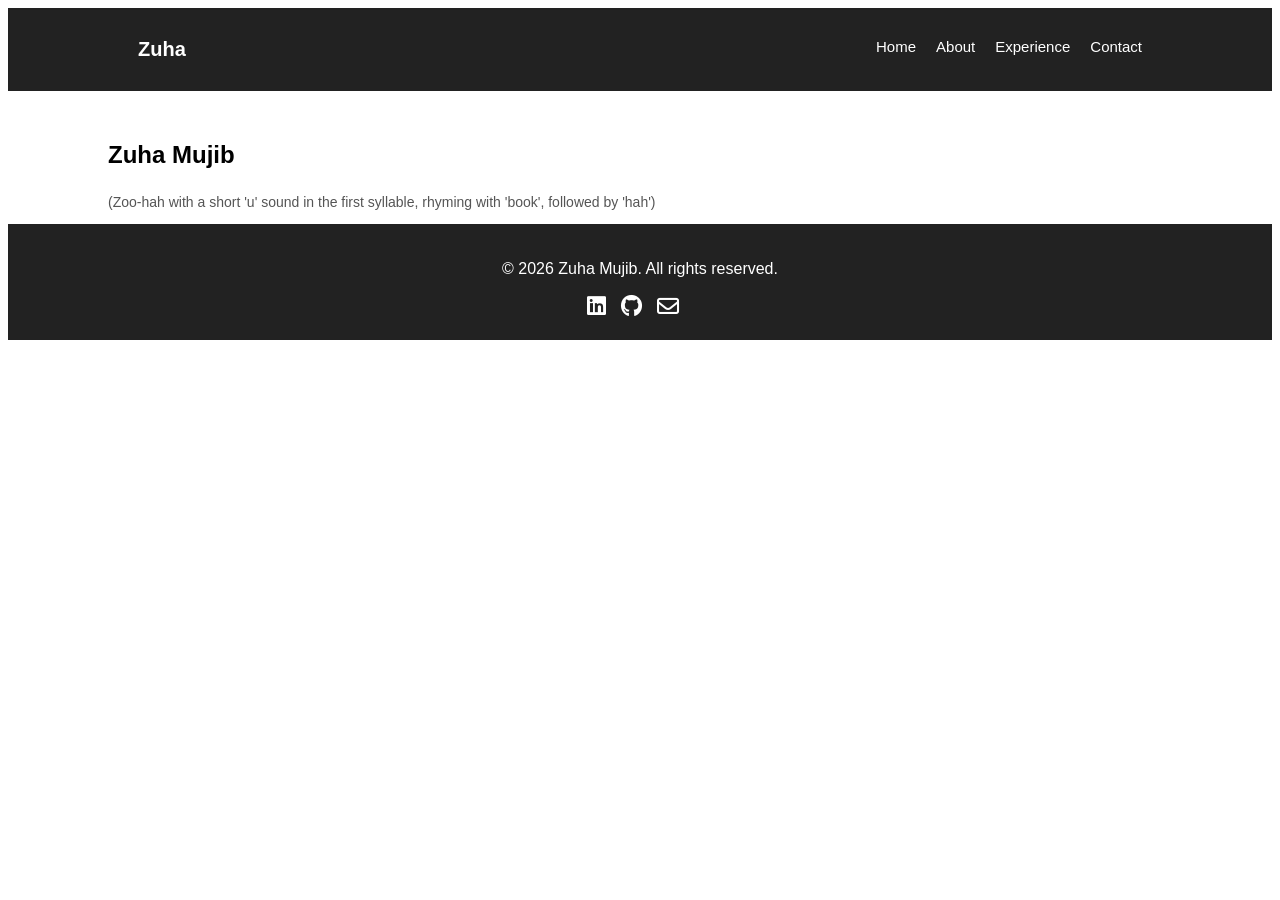
==== about.html @ 2352e6dd "Added navbar and footer to all pages" ====
<!-- About Me page -->
<!DOCTYPE html>
<html>

<head>
    <title>About Me</title>
    <link rel="stylesheet" href="css/style.css">
    <link rel="stylesheet" href="https://cdnjs.cloudflare.com/ajax/libs/font-awesome/6.5.0/css/all.min.css">
</head>

<body>
    <!-- Loading the navigation bar -->
    <div id="navbar"></div>

    <section class="about">
        <h1>Zuha Mujib
        </h1>
        <p class="pronunciation">
            (Zoo-hah with a short 'u' sound in the first syllable, rhyming with 'book', followed by 'hah')
        </p>
    </section>

    <div id="footer"></div>

    <!-- JAVASCRIPT -->
    <script src="js/script.js"></script>

</html>
---- css/style.css ----
.skills {
    margin-top: 10px;
}

.skills span {
    background: #007BFF;
    color: white;
    padding: 5px 10px;
    border-radius: 5px;
    margin-right: 5px;
    font-size: 12px;
}

body {
    font-family: "Verdana", sans-serif;
}

.home {
    text-align: center;
    padding: 100px 20px;
}

.navbar {
    display: flex;
    justify-content: space-between;
    padding: 30px 30px;
    background-color: #222;
    color: white;
}

.logo a {
    color: white;
    text-decoration: none;
    font-size: 20px;
    font-weight: bold;
    font-family: "Lucida Console", sans-serif;
    padding-left: 100px;
}

.nav-links {
    list-style: none;
    font-size: 15px;
    display: flex;
    gap: 20px;
    margin: 0;
    padding-right: 100px;
}

.nav-links a {
    color: white;
    text-decoration: none;
    transition: 0.2s;
}

.nav-links a:hover {
    color: #00bcd4;
}

.footer {
    background-color: #222;
    color: white;
    text-align: center;
    padding: 20px 0;
}

.social-links {
    display: flex;
    justify-content: center;
    list-style: none;
    padding: 0;
    margin: 0;
}

.social-links li {
    display: inline-block;
}

.social-links a {
    color: white;
    font-size: 22px;
    margin-right: 15px;
    text-decoration: none;
    transition: 0.2s;
}

.social-links a:hover {
    color: #00bcd4;
}

.container {
    max-width: 1000px;
    margin: 0 auto;
    padding: 0 20px;
}

.pronunciation {
    font-size: 14px;
    color: #555;
    padding-top: 5px;
}

.about {
    margin-top: 50px;
    margin-left: 100px;
    margin-right: 100px;
}
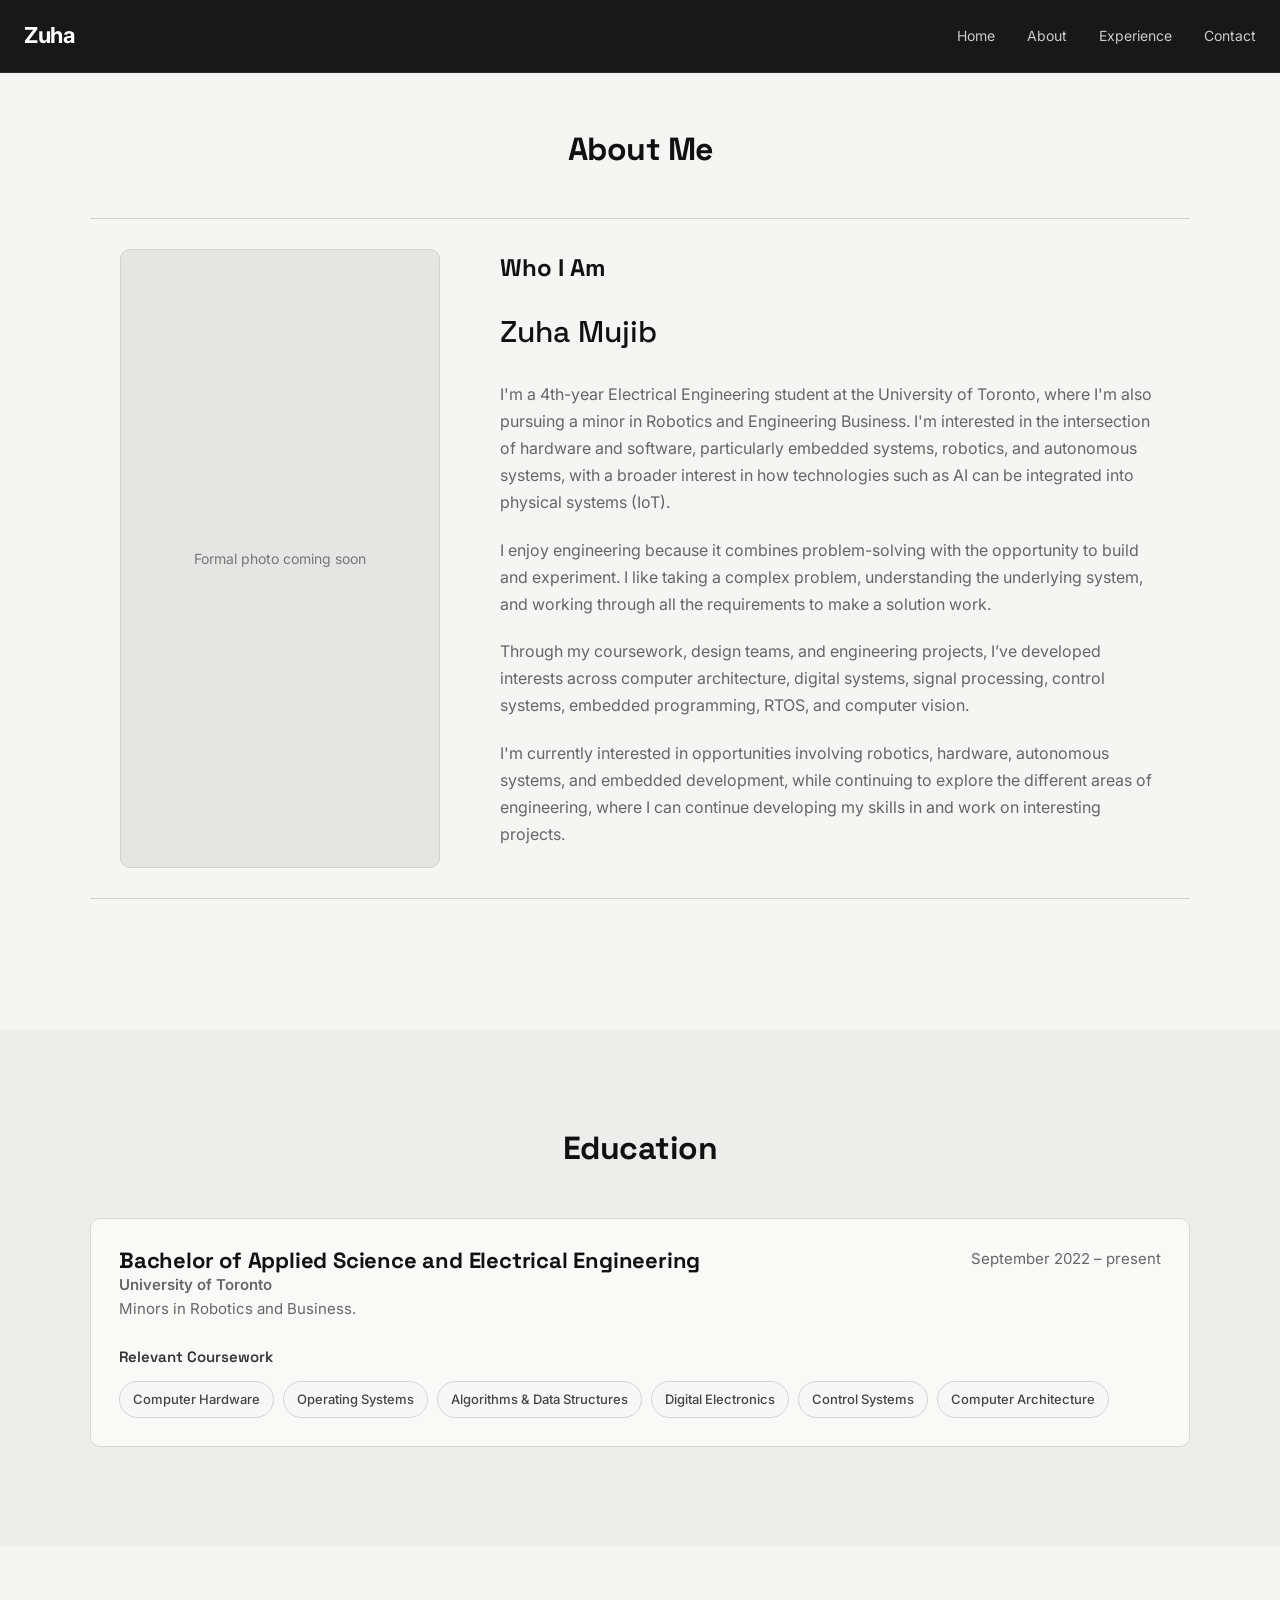
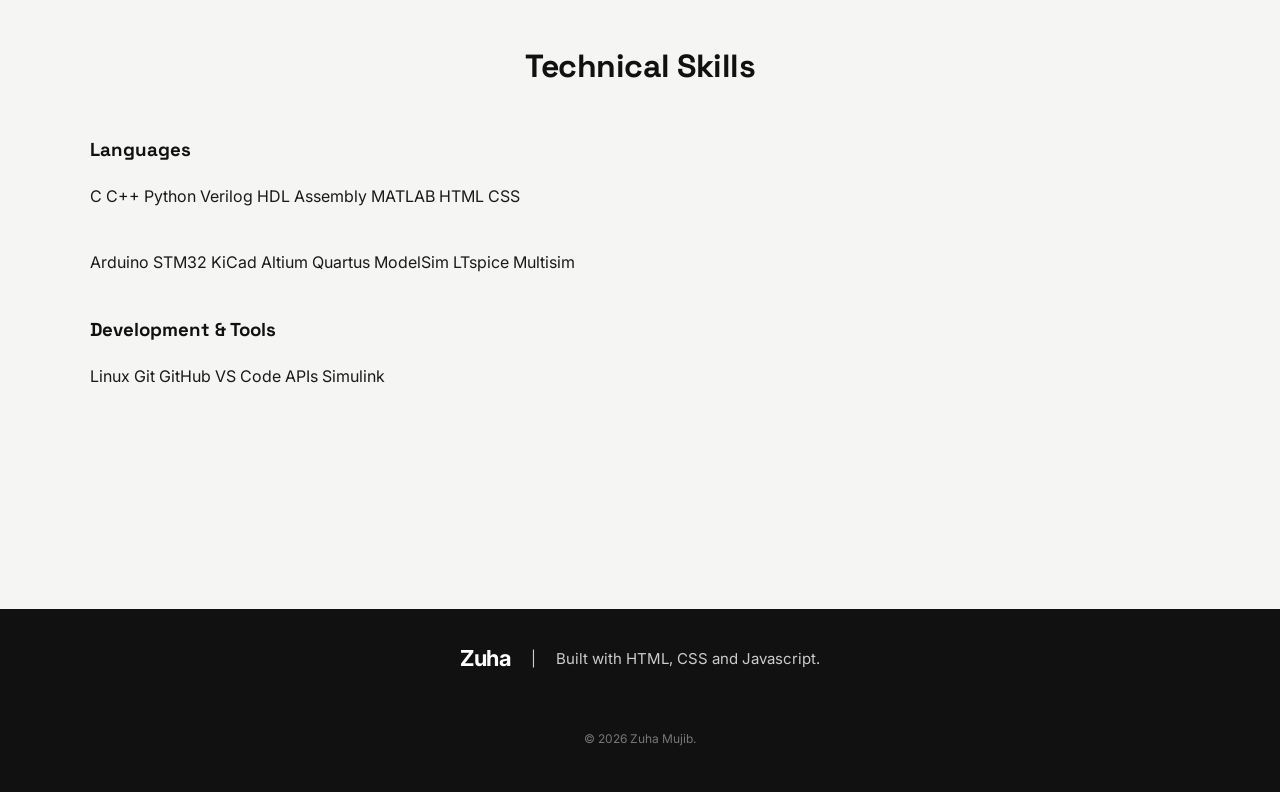
==== commit 2e9e6c87: "Putting together About page" ====
--- a/about.html
+++ b/about.html
@@ -1,16 +1,6 @@
 <!-- About Me page -->
-<!DOCTYPE html>
-<html>
-
-<head>
-    <title>About Me</title>
-    <link rel="stylesheet" href="css/style.css">
-    <link rel="stylesheet" href="https://cdnjs.cloudflare.com/ajax/libs/font-awesome/6.5.0/css/all.min.css">
-</head>
-
-<body>
-    <!-- Loading the navigation bar -->
-    <div id="navbar"></div>
+<!-- Loading the navigation bar -->
+<!-- <div id="navbar"></div>
 
     <section class="about">
         <h1>Zuha Mujib
@@ -20,9 +10,186 @@
         </p>
     </section>
 
+    <div id="footer"></div> -->
+
+<!-- JAVASCRIPT -->
+<!-- <script src="js/script.js"></script>
+
+</html> -->
+
+<!DOCTYPE html>
+<html lang="en">
+
+<head>
+    <meta charset="UTF-8">
+    <meta name="viewport" content="width=device-width, initial-scale=1.0">
+
+    <title>About | Zuha Mujib</title>
+
+    <link rel="stylesheet" href="css/style.css">
+
+    <link rel="preconnect" href="https://fonts.googleapis.com">
+    <link rel="preconnect" href="https://fonts.gstatic.com" crossorigin>
+
+    <link
+        href="https://fonts.googleapis.com/css2?family=Inter:wght@400;500;600;700&family=Space+Grotesk:wght@500;600;700&display=swap"
+        rel="stylesheet">
+</head>
+
+<body>
+    <!-- Loading the navigation bar -->
+    <div id="navbar"></div>
+
+    <main>
+        <section class="about">
+            <div class="container">
+                <h2 class="section-title">About Me</h2>
+                <div class="about-intro">
+                    <!-- Temporary photo placeholder -->
+                    <div class="profile-placeholder">
+                        Formal photo coming soon
+                    </div>
+                    <div>
+                        <h1>Who I Am</h1>
+                        <h2>Zuha Mujib</h2>
+
+                        <p>
+                            I'm a 4th-year Electrical Engineering student at the University of Toronto, where I'm also
+                            pursuing a minor in Robotics and Engineering Business. I'm interested in the intersection
+                            of hardware and software, particularly embedded systems, robotics, and autonomous systems,
+                            with a broader interest in how technologies such as AI can be integrated into physical
+                            systems (IoT).
+                        </p>
+                        <p>
+                            I enjoy engineering because it combines problem-solving with the opportunity to build and
+                            experiment. I like taking a complex problem, understanding the underlying system, and
+                            working through all the requirements to make a solution work.
+                        </p>
+                        <p>
+                            Through my coursework, design teams, and engineering projects, I’ve developed interests
+                            across computer architecture, digital systems, signal processing, control systems, embedded
+                            programming, RTOS, and computer vision.
+                        </p>
+                        <p>
+                            I'm currently interested in opportunities involving
+                            robotics, hardware, autonomous systems, and embedded development, while continuing to
+                            explore the different areas of engineering, where I can continue developing my skills in and
+                            work on interesting projects.
+                        </p>
+                    </div>
+
+                </div>
+            </div>
+
+        </section>
+
+        <!-- Education -->
+        <section class="section section-light">
+            <div class="container">
+                <h2 class="section-title">
+                    Education
+                </h2>
+                <div class="card">
+                    <div class="education-header">
+                        <div>
+                            <h3>Bachelor of Applied Science and Electrical Engineering</h3>
+                            <p class="education-company">University of Toronto</p>
+                        </div>
+
+                        <p class="education-date">September 2022 – present</p>
+                    </div>
+                    <p>
+                        Minors in Robotics and Business.
+                    </p>
+
+                    <h4>Relevant Coursework</h4>
+                    <div class="courses-list">
+                        <span>Computer Hardware</span>
+                        <span>Operating Systems</span>
+                        <span>Algorithms & Data Structures</span>
+                        <span>Digital Electronics</span>
+                        <span>Control Systems</span>
+                        <span>Computer Architecture</span>
+                    </div>
+                </div>
+
+            </div>
+
+        </section>
+
+
+        <!-- Skills -->
+        <section class="section">
+
+            <div class="container">
+
+                <h2 class="section-title">
+                    Technical Skills
+                </h2>
+
+
+                <div class="skill-group">
+
+                    <h3>Languages</h3>
+
+                    <div class="skills">
+                        <span>C</span>
+                        <span>C++</span>
+                        <span>Python</span>
+                        <span>Verilog HDL</span>
+                        <span>Assembly</span>
+                        <span>MATLAB</span>
+                        <span>HTML</span>
+                        <span>CSS</span>
+                    </div>
+
+                </div>
+
+
+                <div class="skill-group">
+
+                    <h3></h3>
+
+                    <div class="skills">
+                        <span>Arduino</span>
+                        <span>STM32</span>
+                        <span>KiCad</span>
+                        <span>Altium</span>
+                        <span>Quartus</span>
+                        <span>ModelSim</span>
+                        <span>LTspice</span>
+                        <span>Multisim</span>
+                    </div>
+
+                </div>
+
+
+                <div class="skill-group">
+
+                    <h3>Development & Tools</h3>
+
+                    <div class="skills">
+                        <span>Linux</span>
+                        <span>Git</span>
+                        <span>GitHub</span>
+                        <span>VS Code</span>
+                        <span>APIs</span>
+                        <span>Simulink</span>
+                    </div>
+
+                </div>
+
+            </div>
+
+        </section>
+
+    </main>
+
+
     <div id="footer"></div>
 
-    <!-- JAVASCRIPT -->
     <script src="js/script.js"></script>
 
+</body>
+
 </html>
--- a/css/style.css
+++ b/css/style.css
@@ -1,106 +1,861 @@
-.skills {
-    margin-top: 10px;
-}
-
-.skills span {
-    background: #007BFF;
-    color: white;
-    padding: 5px 10px;
-    border-radius: 5px;
-    margin-right: 5px;
-    font-size: 12px;
+/* ========================================
+   GENERAL
+   ======================================== */
+
+* {
+    box-sizing: border-box;
+}
+
+html {
+    scroll-behavior: smooth;
 }
 
 body {
-    font-family: "Verdana", sans-serif;
-}
+    margin: 0;
+    font-family: 'Inter', sans-serif;
+    color: #1a1a1a;
+    background-color: #f5f5f3;
+    line-height: 1.6;
+}
+
+h1,
+h2,
+h3,
+h4 {
+    font-family: 'Space Grotesk', sans-serif;
+    color: #111111;
+    margin-top: 0;
+}
+
+a {
+    color: inherit;
+}
+
+img {
+    max-width: 100%;
+    display: block;
+}
+
+
+/* ========================================
+   REUSABLE CONTAINER
+   ======================================== */
+
+.container {
+    width: min(1100px, calc(100% - 48px));
+    margin: 0 auto;
+}
+
+
+/* ========================================
+   SECTION
+   ======================================== */
+
+.section {
+    padding: 100px 0;
+}
+
+.section-light {
+    background-color: #ededeb;
+}
+
+.section-title {
+    margin: 0 0 50px;
+    text-align: center;
+
+    font-size: 32px;
+    line-height: 1.2;
+    letter-spacing: -0.5px;
+}
+
+
+/* ========================================
+   REUSABLE COMPONENTS
+   ======================================== */
+
+.text-link {
+    color: #222222;
+    text-decoration: none;
+    border-bottom: 1px solid #999999;
+    transition: border-color 0.2s ease;
+}
+
+.text-link:hover {
+    border-color: #111111;
+}
+
+
+/* ========================================
+   NAVIGATION BAR
+   ======================================== */
+
+#navbar {
+    position: sticky;
+    top: 0;
+    z-index: 1000;
+}
+
+#navbar {
+    position: fixed;
+    top: 0;
+    left: 0;
+    width: 100%;
+    z-index: 1000;
+}
+
+.navbar {
+    background-color: #181818;
+    color: #ffffff;
+
+    border-bottom: 1px solid #2a2a2a;
+    transition: background-color 0.3s ease,
+        border-color 0.3s ease;
+}
+
+.navbar.scrolled {
+    background-color: rgba(17, 17, 17, 0.75);
+    backdrop-filter: blur(12px);
+    -webkit-backdrop-filter: blur(12px);
+    border-bottom: 1px solid rgba(255, 255, 255, 0.08);
+}
+
+.navbar-container {
+    width: min(1400px, calc(100% - 48px));
+    min-height: 72px;
+    margin: 0 auto;
+
+    display: flex;
+    align-items: center;
+    justify-content: space-between;
+}
+
+.logo {
+    color: #ffffff;
+    text-decoration: none;
+
+    font-size: 22px;
+    font-weight: 700;
+    letter-spacing: -0.5px;
+}
+
+.nav-links {
+    display: flex;
+    align-items: center;
+    gap: 32px;
+
+    list-style: none;
+    margin: 0;
+    padding: 0;
+}
+
+.nav-links a {
+    color: #cccccc;
+    text-decoration: none;
+
+    font-size: 14px;
+    transition: color 0.2s ease;
+}
+
+.nav-links a:hover {
+    color: #ffffff;
+}
+
+
+/* ========================================
+   HOME
+   ======================================== */
 
 .home {
+    min-height: 100vh;
+
+    padding: 120px 0 100px;
+
+    display: flex;
+    align-items: center;
+
+    background-color: #111111;
+    color: #ffffff;
+}
+
+.home-content {
+    max-width: 850px;
+}
+
+.home h1 {
+    margin: 0 0 28px;
+
+    color: #ffffff;
+
+    font-size: clamp(42px, 6vw, 68px);
+    line-height: 1.05;
+    font-weight: 700;
+    letter-spacing: -2px;
+}
+
+.home p {
+    max-width: 680px;
+
+    margin: 0 0 36px;
+
+    color: #bdbdbd;
+
+    font-size: 18px;
+    line-height: 1.7;
+}
+
+.home-labels {
+    display: flex;
+    flex-wrap: wrap;
+    gap: 10px;
+
+    margin-bottom: 32px;
+}
+
+.home-labels span {
+    padding: 7px 13px;
+
+    border: 1px solid #3a3a3a;
+    border-radius: 20px;
+
+    background-color: #1a1a1a;
+    color: #bdbdbd;
+
+    font-size: 13px;
+    font-weight: 500;
+
+    transition:
+        background-color 0.2s ease,
+        border-color 0.2s ease,
+        color 0.2s ease;
+}
+
+.home-labels span:hover {
+    background-color: #222222;
+    border-color: #555555;
+    color: #ffffff;
+}
+
+/* ========================================
+   BUTTONS
+   ======================================== */
+
+.button-group {
+    display: flex;
+    gap: 12px;
+    flex-wrap: wrap;
+}
+
+.button {
+    display: inline-block;
+
+    padding: 12px 22px;
+
+    border: 1px solid #ffffff;
+    border-radius: 6px;
+
+    background-color: #ffffff;
+    color: #111111;
+
+    text-decoration: none;
+    font-size: 14px;
+    font-weight: 500;
+
+    transition:
+        background-color 0.2s ease,
+        color 0.2s ease,
+        transform 0.2s ease;
+}
+
+.button:hover {
+    background-color: #dddddd;
+    transform: translateY(-2px);
+}
+
+.button-secondary {
+    background-color: transparent;
+    color: #ffffff;
+}
+
+.button-secondary:hover {
+    background-color: #222222;
+    color: #ffffff;
+}
+
+
+/* ========================================
+   CARDS
+   ======================================== */
+
+.card-grid {
+    display: grid;
+    grid-template-columns: repeat(4, 1fr);
+    gap: 18px;
+}
+
+.card {
+    padding: 28px;
+
+    border: 1px solid #d7d7d5;
+    border-radius: 10px;
+
+    background-color: #f9f9f7;
+
+    transition:
+        transform 0.2s ease,
+        border-color 0.2s ease,
+        box-shadow 0.2s ease;
+}
+
+.card:hover {
+    transform: translateY(-4px);
+    border-color: #aaaaaa;
+    box-shadow: 0 10px 25px rgba(0, 0, 0, 0.06);
+}
+
+.card h3 {
+    margin: 0 0 12px;
+
+    font-size: 19px;
+    letter-spacing: -0.2px;
+}
+
+.card h4 {
+    margin: 24px 0 12px;
+
+    font-family: 'Space Grotesk', sans-serif;
+    font-size: 15px;
+    font-weight: 600;
+    color: #333333;
+}
+
+.card p {
+    margin: 0;
+
+    color: #666666;
+
+    font-size: 15px;
+    line-height: 1.6;
+}
+
+
+/* ========================================
+   FEATURED PROJECTS
+   ======================================== */
+
+.project-grid {
+    max-width: 1100px;
+    margin: 0 auto;
+
+    display: grid;
+    grid-template-columns: repeat(3, 1fr);
+    gap: 20px;
+}
+
+.project-card {
+    padding: 30px;
+
+    border: 1px solid #d7d7d5;
+    border-radius: 10px;
+
+    background-color: #ffffff;
+
+    transition:
+        transform 0.2s ease,
+        border-color 0.2s ease,
+        box-shadow 0.2s ease;
+}
+
+.project-card:hover {
+    transform: translateY(-4px);
+    border-color: #999999;
+    box-shadow: 0 10px 25px rgba(0, 0, 0, 0.07);
+}
+
+.project-card h3 {
+    margin-top: 0;
+}
+
+.project-card p {
+    color: #666666;
+}
+
+.project-card a {
+    color: #222222;
+    text-decoration: none;
+    font-weight: 500;
+}
+
+.project-card a:hover {
+    color: #666666;
+}
+
+/* ========================================
+   WHAT I BUILD WITH
+   ======================================== */
+
+.build-with {
+    background-color: #f5f5f3;
+}
+
+.build-with .section-title {
+    margin-bottom: 28px;
+}
+
+.build-with-list {
+    max-width: 900px;
+    margin: 0 auto;
+
+    display: flex;
+    justify-content: center;
+    flex-wrap: wrap;
+    gap: 10px;
+}
+
+.build-with-list span {
+    padding: 9px 16px;
+
+    border: 1px solid #d6d6d6;
+    border-radius: 20px;
+
+    background-color: #ffffff;
+    color: #333333;
+
+    font-size: 14px;
+    font-weight: 500;
+
+    transition: background-color 0.2s ease,
+        border-color 0.2s ease,
+        color 0.2s ease;
+}
+
+.build-with-list span:hover {
+    background-color: #eeeeec;
+    border-color: #bdbdbd;
+    color: #111111;
+}
+
+/* ========================================
+   ABOUT
+   ======================================== */
+
+.about {
+    padding: 130px 0;
+}
+
+.about-intro {
+    display: grid;
+    grid-template-columns: 320px minmax(0, 1fr);
+    gap: 60px;
+    align-items: stretch;
+
+    padding: 30px;
+    border-bottom: 1px solid #d0d0ce;
+    border-top: 1px solid #d0d0ce;
+}
+
+.about-intro p {
+    margin: 0 0 20px;
+    color: #666666;
+    line-height: 1.7;
+}
+
+.about-intro h2 {
+    margin-top: 0;
+    font-size: 30px;
+    font-weight: 500;
+}
+
+.about-intro h1 {
+    margin-top: 0;
+    font-size: 24px;
+    font-weight: 800;
+}
+
+.profile-placeholder {
+    width: 100%;
+    height: 100%;
+
+    display: flex;
+    align-items: center;
+    justify-content: center;
+
+    border: 1px solid #d0d0ce;
+    border-radius: 10px;
+
+    background-color: #e5e5e3;
+    color: #777777;
+
     text-align: center;
-    padding: 100px 20px;
-}
-
-.navbar {
-    display: flex;
+    font-size: 14px;
+}
+
+
+/* ========================================
+   EDUCATION
+   ======================================== */
+
+.education-header {
+    display: flex;
+    align-items: flex-start;
     justify-content: space-between;
-    padding: 30px 30px;
-    background-color: #222;
-    color: white;
-}
-
-.logo a {
-    color: white;
-    text-decoration: none;
-    font-size: 20px;
-    font-weight: bold;
-    font-family: "Lucida Console", sans-serif;
-    padding-left: 100px;
-}
-
-.nav-links {
-    list-style: none;
+    gap: 30px;
+}
+
+.education-header h3 {
+    margin: 0;
+
+    font-family: 'Space Grotesk', sans-serif;
+    font-size: 22px;
+    line-height: 1.2;
+    font-weight: 700;
+    color: #111111;
+
+    transition: color 0.2s ease;
+}
+
+.education-company {
+    margin: 7px 0 0;
+
+    font-size: 18px;
+    font-weight: 600;
+    color: #555555;
+}
+
+.education-date {
+    margin: 4px 0 0;
+
+    color: #777777;
+    font-size: 14px;
+    white-space: nowrap;
+}
+
+.education-description {
+    max-width: 750px;
+    margin: 24px 0 0;
+
+    color: #666666;
     font-size: 15px;
-    display: flex;
-    gap: 20px;
-    margin: 0;
-    padding-right: 100px;
-}
-
-.nav-links a {
-    color: white;
-    text-decoration: none;
-    transition: 0.2s;
-}
-
-.nav-links a:hover {
-    color: #00bcd4;
-}
-
-.footer {
-    background-color: #222;
-    color: white;
-    text-align: center;
-    padding: 20px 0;
-}
-
-.social-links {
-    display: flex;
-    justify-content: center;
-    list-style: none;
-    padding: 0;
-    margin: 0;
-}
-
-.social-links li {
-    display: inline-block;
-}
-
-.social-links a {
-    color: white;
-    font-size: 22px;
-    margin-right: 15px;
-    text-decoration: none;
-    transition: 0.2s;
-}
-
-.social-links a:hover {
-    color: #00bcd4;
-}
-
-.container {
+    line-height: 1.7;
+}
+
+.courses-list {
+    display: flex;
+    flex-wrap: wrap;
+    gap: 9px;
+}
+
+.courses-list span {
+    padding: 7px 13px;
+
+    border: 1px solid #d5d5d5;
+    border-radius: 20px;
+
+    background-color: #f7f7f7;
+    color: #444444;
+
+    font-size: 13px;
+    font-weight: 500;
+}
+
+/* ========================================
+   EXPERIENCE PREVIEW
+   ======================================== */
+
+.experience-preview {
+    background-color: #ffffff;
+}
+
+.experience-preview-content {
     max-width: 1000px;
     margin: 0 auto;
-    padding: 0 20px;
-}
-
-.pronunciation {
+}
+
+.experience-link {
+    display: block;
+    padding: 10px 0 30px;
+
+    color: inherit;
+    text-decoration: none;
+
+    border-bottom: 1px solid #dcdcdc;
+
+    transition: border-color 0.2s ease;
+}
+
+.experience-link:hover {
+    border-color: #999999;
+}
+
+.experience-header {
+    display: flex;
+    align-items: flex-start;
+    justify-content: space-between;
+    gap: 30px;
+}
+
+.experience-header h3 {
+    margin: 0;
+
+    font-family: 'Space Grotesk', sans-serif;
+    font-size: 32px;
+    line-height: 1.2;
+    font-weight: 700;
+    color: #111111;
+
+    transition: color 0.2s ease;
+}
+
+.experience-link:hover .experience-header h3 {
+    color: #444444;
+}
+
+.experience-company {
+    margin: 7px 0 0;
+
+    font-size: 18px;
+    font-weight: 600;
+    color: #555555;
+}
+
+.experience-date {
+    margin: 4px 0 0;
+
+    color: #777777;
     font-size: 14px;
-    color: #555;
-    padding-top: 5px;
-}
-
-.about {
-    margin-top: 50px;
-    margin-left: 100px;
-    margin-right: 100px;
+    white-space: nowrap;
+}
+
+.experience-skills {
+    display: flex;
+    flex-wrap: wrap;
+    gap: 9px;
+    margin: 24px 0 20px;
+}
+
+.experience-skills span {
+    padding: 7px 13px;
+
+    border: 1px solid #d5d5d5;
+    border-radius: 20px;
+
+    background-color: #f7f7f7;
+    color: #444444;
+
+    font-size: 13px;
+    font-weight: 500;
+}
+
+.experience-description {
+    max-width: 750px;
+    margin: 0;
+
+    color: #666666;
+    font-size: 15px;
+    line-height: 1.7;
+}
+
+.experience-cta {
+    margin-top: 24px;
+
+    color: #333333;
+    font-size: 14px;
+    font-weight: 600;
+
+    transition: color 0.2s ease;
+}
+
+.experience-cta span {
+    display: inline-block;
+    margin-left: 5px;
+
+    transition: transform 0.2s ease;
+}
+
+.experience-link:hover .experience-cta {
+    color: #111111;
+}
+
+.experience-link:hover .experience-cta span {
+    transform: translateX(4px);
+}
+
+/* ========================================
+   SKILLS
+   ======================================== */
+.skill-group {
+    margin-bottom: 40px;
+}
+
+
+
+/* ========================================
+   ALL PROJECTS LINK
+   ======================================== */
+
+.projects-link {
+    margin-top: 28px;
+    text-align: center;
+}
+
+.projects-link a {
+    color: #333333;
+    text-decoration: none;
+    font-size: 14px;
+    font-weight: 600;
+
+    transition: color 0.2s ease;
+}
+
+.projects-link span {
+    display: inline-block;
+    margin-left: 5px;
+    transition: transform 0.2s ease;
+}
+
+.projects-link a:hover {
+    color: #111111;
+}
+
+.projects-link a:hover span {
+    transform: translateX(4px);
+}
+
+/* ========================================
+   FOOTER
+   ======================================== */
+
+.footer {
+    margin-top: 80px;
+
+    background-color: #111111;
+    color: #ffffff;
+}
+
+.footer-container {
+    padding: 32px 0;
+
+    display: flex;
+    flex-direction: column;
+    align-items: center;
+    gap: 20px;
+}
+
+.footer-description {
+    display: flex;
+    align-items: center;
+    justify-content: center;
+    gap: 20px;
+}
+
+.footer-description p {
+    margin: 0;
+
+    font-size: 15px;
+    color: #cccccc;
+}
+
+.copyright {
+    font-size: 12px;
+    color: #777777;
+}
+
+.social-links {
+    display: flex;
+    justify-content: center;
+
+    gap: 28px;
+    align-items: center;
+
+    list-style: none;
+    margin: 0;
+    padding: 0;
+}
+
+.social-links a {
+    color: #ffffff;
+    font-size: 28px;
+
+    transition:
+        color 0.2s ease,
+        transform 0.2s ease;
+}
+
+.social-links a:hover {
+    color: #bbbbbb;
+    transform: translateY(-2px);
+}
+
+
+/* ========================================
+   MOBILE
+   ======================================== */
+
+@media (max-width: 768px) {
+
+    .navbar-container {
+        flex-direction: column;
+        justify-content: center;
+        gap: 14px;
+
+        padding: 18px 0;
+    }
+
+    .nav-links {
+        gap: 16px;
+        flex-wrap: wrap;
+        justify-content: center;
+    }
+
+    .home {
+        padding: 80px 0;
+    }
+
+    .home h1 {
+        letter-spacing: -1px;
+    }
+
+    .card-grid {
+        grid-template-columns: 1fr;
+    }
+
+    .project-grid {
+        grid-template-columns: 1fr;
+    }
+
+    .about-intro {
+        grid-template-columns: 1fr;
+        gap: 30px;
+    }
+
+    .profile-placeholder {
+        width: 220px;
+        height: 280px;
+    }
+
+    .item-header {
+        flex-direction: column;
+        gap: 4px;
+    }
+
+    .footer-container {
+        flex-direction: column;
+        text-align: center;
+    }
+
+    .experience-header {
+        flex-direction: column;
+        gap: 6px;
+    }
+
+    .experience-header h3 {
+        font-size: 27px;
+    }
+
+    .experience-date {
+        white-space: normal;
+    }
+
+    .experience-skills {
+        margin-top: 20px;
+    }
 }
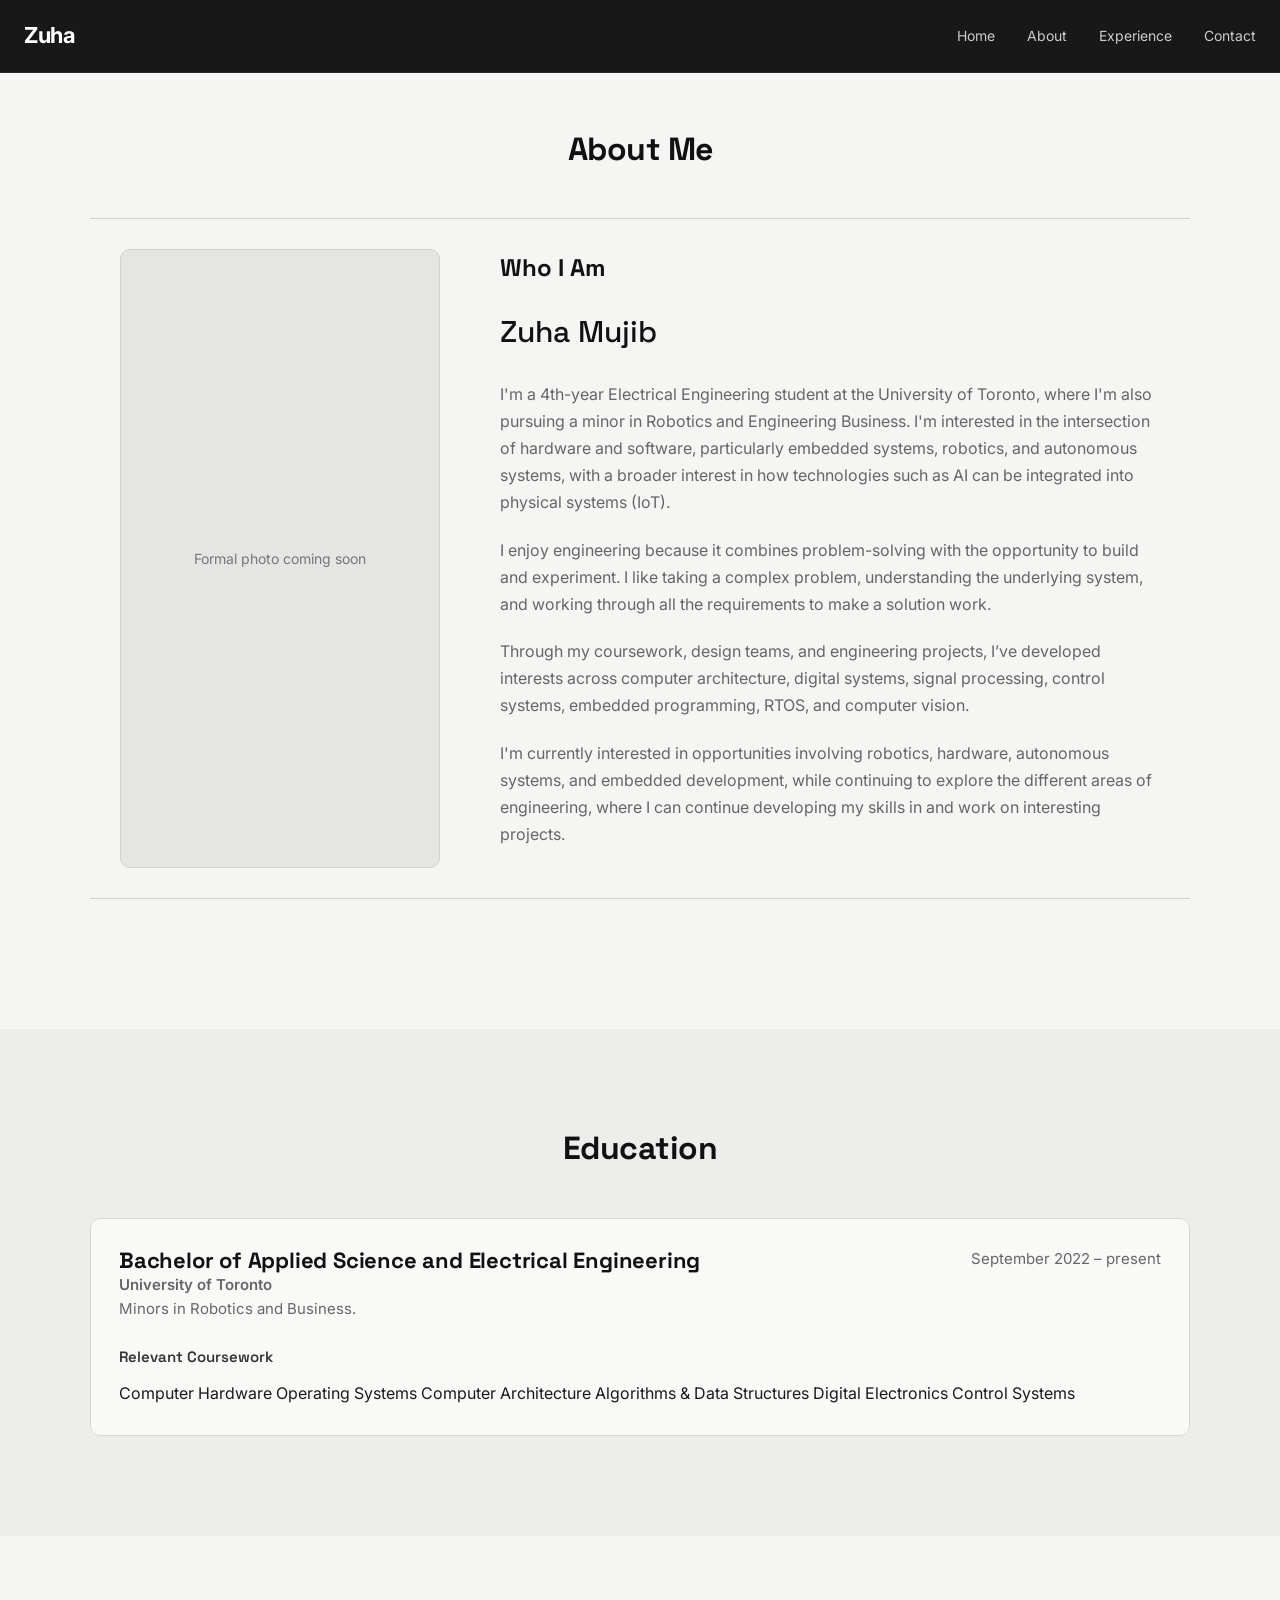
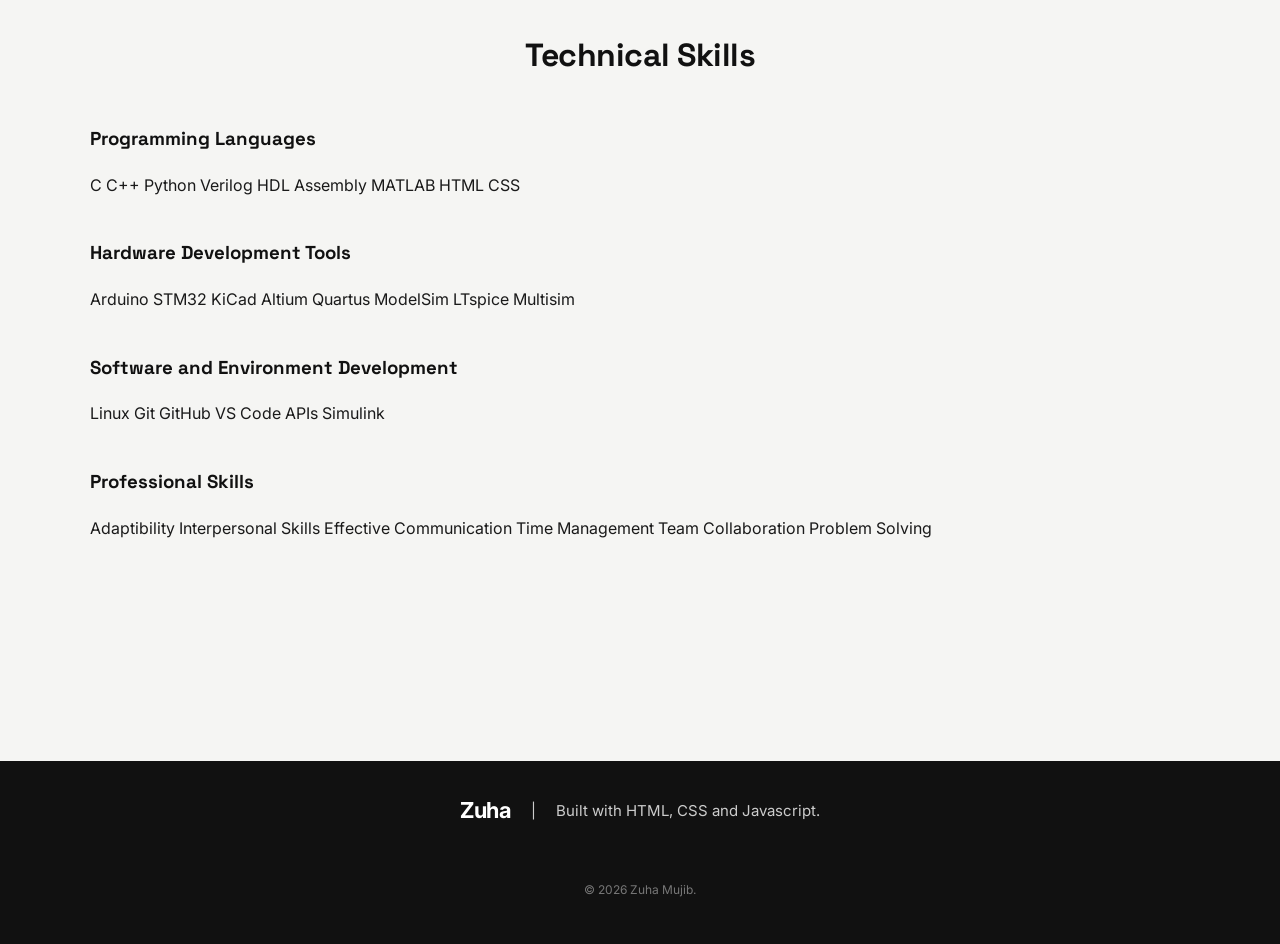
==== commit 7f0f7117: "Updated the skills" ====
--- a/about.html
+++ b/about.html
@@ -103,13 +103,13 @@
                     </p>
 
                     <h4>Relevant Coursework</h4>
-                    <div class="courses-list">
+                    <div class="icons">
                         <span>Computer Hardware</span>
                         <span>Operating Systems</span>
+                        <span>Computer Architecture</span>
                         <span>Algorithms & Data Structures</span>
                         <span>Digital Electronics</span>
                         <span>Control Systems</span>
-                        <span>Computer Architecture</span>
                     </div>
                 </div>
 
@@ -130,9 +130,9 @@
 
                 <div class="skill-group">
 
-                    <h3>Languages</h3>
-
-                    <div class="skills">
+                    <h3>Programming Languages</h3>
+
+                    <div class="icons">
                         <span>C</span>
                         <span>C++</span>
                         <span>Python</span>
@@ -142,15 +142,13 @@
                         <span>HTML</span>
                         <span>CSS</span>
                     </div>
-
-                </div>
-
-
-                <div class="skill-group">
-
-                    <h3></h3>
-
-                    <div class="skills">
+                </div>
+
+                <div class="skill-group">
+
+                    <h3>Hardware Development Tools</h3>
+
+                    <div class="icons">
                         <span>Arduino</span>
                         <span>STM32</span>
                         <span>KiCad</span>
@@ -160,15 +158,13 @@
                         <span>LTspice</span>
                         <span>Multisim</span>
                     </div>
-
-                </div>
-
-
-                <div class="skill-group">
-
-                    <h3>Development & Tools</h3>
-
-                    <div class="skills">
+                </div>
+
+                <div class="skill-group">
+
+                    <h3>Software and Environment Development</h3>
+
+                    <div class="icons">
                         <span>Linux</span>
                         <span>Git</span>
                         <span>GitHub</span>
@@ -179,6 +175,21 @@
 
                 </div>
 
+                <div class="skill-group">
+
+                    <h3>Professional Skills</h3>
+
+                    <div class="icons">
+                        <span>Adaptibility</span>
+                        <span>Interpersonal Skills</span>
+                        <span>Effective Communication</span>
+                        <span>Time Management</span>
+                        <span>Team Collaboration</span>
+                        <span>Problem Solving</span>
+                    </div>
+
+                </div>
+
             </div>
 
         </section>
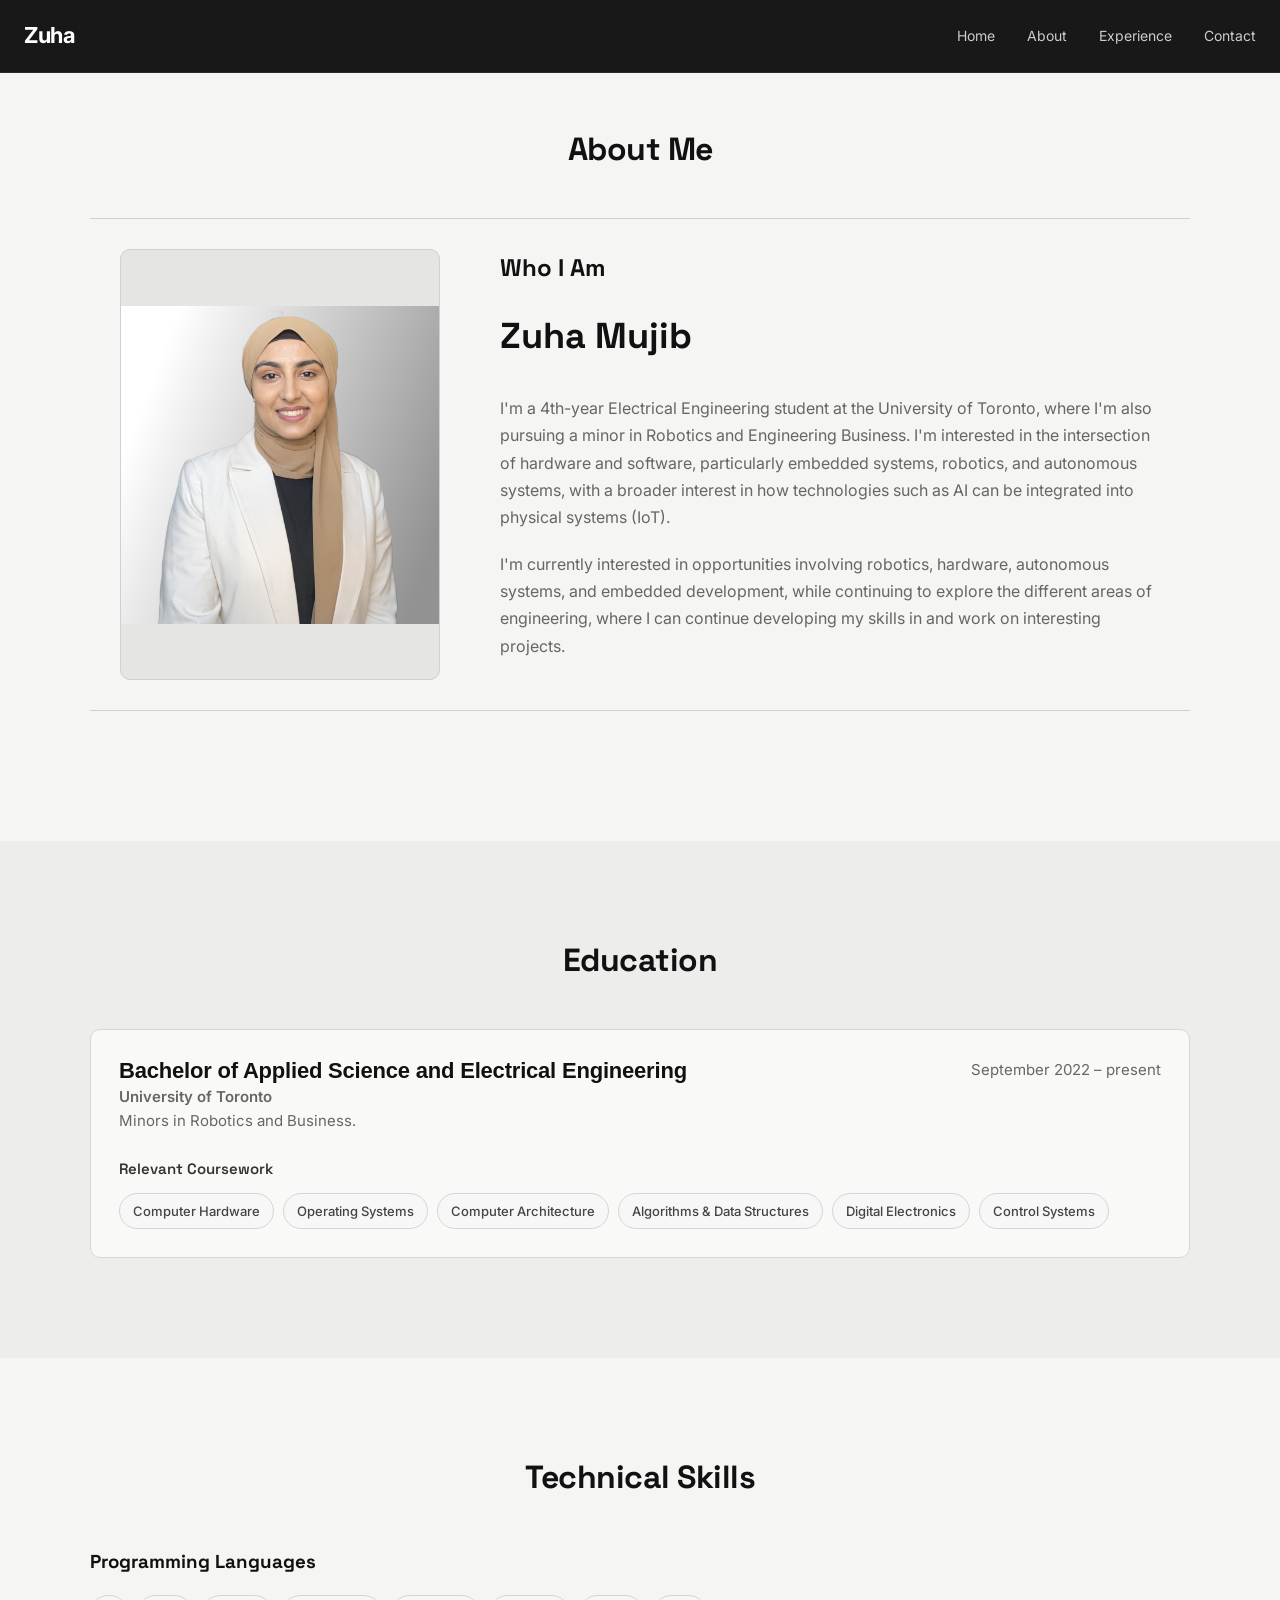
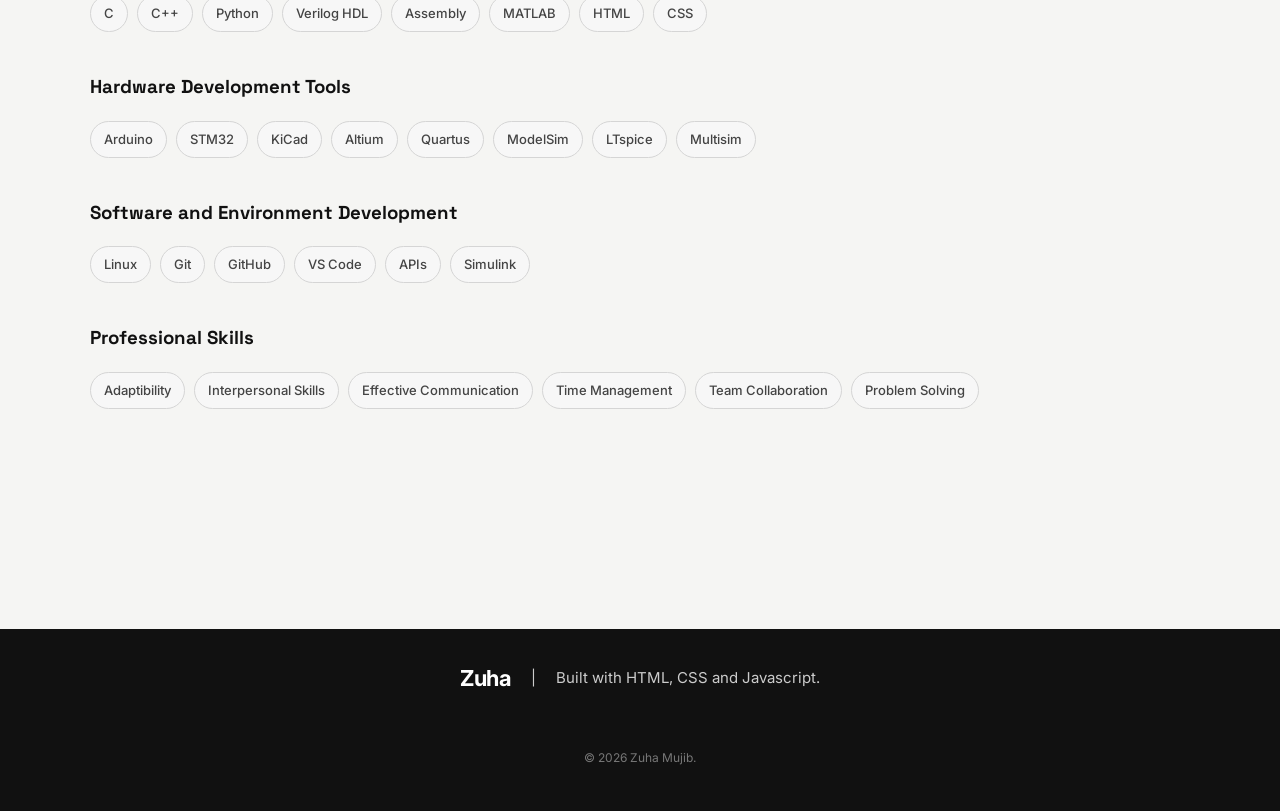
==== commit c1606983: "Added profile placholder image" ====
--- a/about.html
+++ b/about.html
@@ -47,7 +47,7 @@
                 <div class="about-intro">
                     <!-- Temporary photo placeholder -->
                     <div class="profile-placeholder">
-                        Formal photo coming soon
+                        <img src="images/profile.png" alt="Profile Placeholder" class="profile-image">
                     </div>
                     <div>
                         <h1>Who I Am</h1>
@@ -59,16 +59,6 @@
                             of hardware and software, particularly embedded systems, robotics, and autonomous systems,
                             with a broader interest in how technologies such as AI can be integrated into physical
                             systems (IoT).
-                        </p>
-                        <p>
-                            I enjoy engineering because it combines problem-solving with the opportunity to build and
-                            experiment. I like taking a complex problem, understanding the underlying system, and
-                            working through all the requirements to make a solution work.
-                        </p>
-                        <p>
-                            Through my coursework, design teams, and engineering projects, I’ve developed interests
-                            across computer architecture, digital systems, signal processing, control systems, embedded
-                            programming, RTOS, and computer vision.
                         </p>
                         <p>
                             I'm currently interested in opportunities involving
--- a/css/style.css
+++ b/css/style.css
@@ -105,7 +105,7 @@
 
 .navbar {
     background-color: #181818;
-    color: #ffffff;
+    color: #111111;
 
     border-bottom: 1px solid #2a2a2a;
     transition: background-color 0.3s ease,
@@ -337,6 +337,29 @@
     line-height: 1.6;
 }
 
+/* ========================================
+    CIRCULAR ICONS
+   ======================================== */
+
+.icons {
+    display: flex;
+    flex-wrap: wrap;
+    gap: 9px;
+}
+
+.icons span {
+    padding: 7px 13px;
+
+    border: 1px solid #d5d5d5;
+    border-radius: 20px;
+
+    background-color: #f7f7f7;
+    color: #444444;
+
+    font-size: 13px;
+    font-weight: 500;
+}
+
 
 /* ========================================
    FEATURED PROJECTS
@@ -461,8 +484,8 @@
 
 .about-intro h2 {
     margin-top: 0;
-    font-size: 30px;
-    font-weight: 500;
+    font-size: 36px;
+    font-weight: 800;
 }
 
 .about-intro h1 {
@@ -504,7 +527,7 @@
 .education-header h3 {
     margin: 0;
 
-    font-family: 'Space Grotesk', sans-serif;
+    font-family: 'Arial', sans-serif;
     font-size: 22px;
     line-height: 1.2;
     font-weight: 700;
@@ -536,25 +559,6 @@
     color: #666666;
     font-size: 15px;
     line-height: 1.7;
-}
-
-.courses-list {
-    display: flex;
-    flex-wrap: wrap;
-    gap: 9px;
-}
-
-.courses-list span {
-    padding: 7px 13px;
-
-    border: 1px solid #d5d5d5;
-    border-radius: 20px;
-
-    background-color: #f7f7f7;
-    color: #444444;
-
-    font-size: 13px;
-    font-weight: 500;
 }
 
 /* ========================================
@@ -679,14 +683,149 @@
     transform: translateX(4px);
 }
 
+
+/* ========================================
+   EXPERIENCE PAGE
+   ======================================== */
+
+.experience-page {
+    background-color: #f5f5f3;
+}
+
+.experience-page-content {
+    width: min(1000px, calc(100% - 48px));
+    margin: 0 auto;
+    padding: 105px 0 90px;
+}
+
+.experience-page-header {
+    max-width: 760px;
+}
+
+.experience-eyebrow {
+    margin: 0 0 14px;
+    color: #777;
+    font-size: 0.75rem;
+    font-weight: 600;
+    letter-spacing: 0.14em;
+}
+
+.experience-page-header h1 {
+    max-width: 760px;
+
+    color: #000000;
+
+    font-size: clamp(24px, 4vw, 48px);
+    line-height: 1.05;
+    font-weight: 600;
+    font-family: 'Space Grotesk', sans-serif;
+    letter-spacing: -2px;
+}
+
+.experience-entry {
+    padding: 0 0 55px;
+    border-top: 1px solid #cfcfcd;
+    border-bottom: 1px solid #cfcfcd;
+}
+
+.experience-entry-header {
+    padding: 20px 0 0;
+}
+
+.experience-entry-row {
+    display: flex;
+    align-items: baseline;
+    justify-content: space-between;
+    gap: 35px;
+}
+
+.experience-entry-row h2 {
+    margin: 0;
+    color: #111;
+    font-family: 'Space Grotesk', sans-serif;
+    font-size: clamp(1.1rem, 2.5vw, 2rem);
+    letter-spacing: -0.04em;
+    line-height: 1.2;
+}
+
+.experience-company {
+    margin: 8px 0 0;
+    color: #555;
+    font-size: 1.15rem;
+    font-weight: 600;
+}
+
+.experience-meta {
+    flex: 0 0 auto;
+    margin: 0;
+    color: #777;
+    font-size: 0.9rem;
+    line-height: 1.6;
+    text-align: right;
+}
+
+.experience-entry-body {
+    max-width: 800px;
+    margin-top: 42px;
+}
+
+.experience-section {
+    margin-top: 36px;
+}
+
+.experience-section:first-child {
+    margin-top: 0;
+}
+
+.experience-section h3 {
+    margin: 0 0 12px;
+    color: #222;
+    font-size: 1.1rem;
+    letter-spacing: -0.01em;
+}
+
+.experience-section p,
+.experience-section li {
+    color: #666;
+    font-size: 0.95rem;
+    line-height: 1.8;
+}
+
+.experience-section p {
+    margin: 0;
+}
+
+.experience-section ul {
+    display: flex;
+    flex-direction: column;
+    gap: 9px;
+    margin: 13px 0 0;
+    padding-left: 22px;
+}
+
+.experience-section li {
+    padding-left: 4px;
+}
+
+.experience-section li::marker {
+    color: #888;
+}
+
+.experience-section code {
+    padding: 2px 5px;
+    border-radius: 3px;
+    background: #e7e7e4;
+    color: #333;
+    font-size: 0.88em;
+}
+
+
 /* ========================================
    SKILLS
    ======================================== */
 .skill-group {
     margin-bottom: 40px;
 }
-
-
 
 /* ========================================
    ALL PROJECTS LINK
@@ -785,6 +924,482 @@
     transform: translateY(-2px);
 }
 
+/* ========================================
+   PROJECTS PAGE
+   ======================================== */
+
+/* Black background only on the Projects page */
+body.projects-body {
+    background-color: #000000;
+}
+
+.projects-page {
+    width: min(1180px, 90%);
+    margin: 0 auto;
+    padding: 70px 0 70px;
+    color: #000000;
+    background: #000000;
+}
+
+
+/* ========================================
+   PAGE HEADER
+   ======================================== */
+
+.projects-header {
+    max-width: 760px;
+    margin-bottom: 65px;
+}
+
+.projects-eyebrow {
+    margin: 0 0 18px;
+    color: #999;
+    font-size: 0.75rem;
+    font-weight: 600;
+    letter-spacing: 0.2em;
+}
+
+.projects-header h1 {
+    max-width: 760px;
+    margin-bottom: 65px;
+
+    color: #ffffff;
+
+    font-size: clamp(24px, 4vw, 48px);
+    line-height: 1.05;
+    font-weight: 600;
+    font-family: 'Space Grotesk', sans-serif;
+    letter-spacing: -2px;
+}
+
+.title-period {
+    color: #888;
+}
+
+/* ========================================
+   MAIN TWO-COLUMN LAYOUT
+   ======================================== */
+
+.projects-layout {
+    display: grid;
+    grid-template-columns: 245px minmax(0, 1fr);
+    gap: 70px;
+    align-items: start;
+}
+
+
+/* ========================================
+   LEFT SIDEBAR
+   ======================================== */
+
+.projects-sidebar {
+    position: sticky;
+    top: 110px;
+    min-width: 0;
+}
+
+.sidebar-heading {
+    margin: 0 0 22px;
+    padding-bottom: 15px;
+    border-bottom: 1px solid #303030;
+
+    color: #777;
+    font-size: 0.7rem;
+    font-weight: 600;
+    letter-spacing: 0.16em;
+}
+
+.projects-list {
+    display: flex;
+    flex-direction: column;
+    gap: 5px;
+    font-size: 0.9rem;
+}
+
+.project-nav-button {
+    display: flex;
+    align-items: center;
+    gap: 17px;
+
+    width: 100%;
+    padding: 16px 12px;
+
+    font-family: 'Space Grotesk', sans-serif;
+    font-weight: 500;
+    border: 1px solid transparent;
+    border-radius: 4px;
+    background: transparent;
+
+    color: #cccccc;
+    text-align: left;
+
+    cursor: pointer;
+    transition:
+        color 0.2s ease,
+        background 0.2s ease,
+        border-color 0.2s ease;
+}
+
+.project-nav-button:hover {
+    color: #fff;
+    background: #151515;
+}
+
+.project-nav-button.active {
+    color: #fff;
+    background: #171717;
+    border-color: #303030;
+}
+
+.project-nav-number {
+    display: none;
+}
+
+.project-nav-button.active .project-nav-number {
+    color: #fff;
+}
+
+.project-nav-name {
+    font-size: 0.9rem;
+    line-height: 1.5;
+}
+
+
+/* ========================================
+   PROJECT DETAILS
+   ======================================== */
+
+.project-details {
+    min-width: 0;
+    animation: project-fade-in 0.3s ease;
+}
+
+@keyframes project-fade-in {
+    from {
+        opacity: 0.55;
+        transform: translateY(5px);
+    }
+
+    to {
+        opacity: 1;
+        transform: translateY(0);
+    }
+}
+
+.project-category {
+    margin-bottom: 17px;
+    color: #999;
+    font-size: 0.75rem;
+    font-weight: 500;
+    letter-spacing: 0.08em;
+    text-transform: uppercase;
+}
+
+.project-title {
+    margin: 0;
+    color: #f5f5f5;
+    font-size: clamp(1.1rem, 2.5vw, 2rem);
+    font-family: 'Space Grotesk', sans-serif;
+    font-weight: 600;
+    letter-spacing: -0.045em;
+    line-height: 1.2;
+}
+
+.project-summary {
+    max-width: 760px;
+    margin: 22px 0 30px;
+
+    color: #b1b1b1;
+    font-size: 1rem;
+    line-height: 1.9;
+}
+
+
+/* ========================================
+   PROJECT IMAGE
+   ======================================== */
+
+.project-media {
+    margin: 0 0 27px;
+
+    overflow: hidden;
+    border: 1px solid #303030;
+    border-radius: 5px;
+    background: #111;
+}
+
+.project-image {
+    display: block;
+    width: 100%;
+    height: auto;
+}
+
+.project-media-missing {
+    min-height: 240px;
+    background:
+        linear-gradient(135deg, #111 0%, #191919 100%);
+}
+
+.project-media-missing::after {
+    content: "PROJECT IMAGE";
+    color: #555;
+    font-size: 0.7rem;
+    letter-spacing: 0.2em;
+}
+
+
+/* ========================================
+   PROJECT LINKS
+   ======================================== */
+
+.project-links {
+    display: flex;
+    flex-wrap: wrap;
+    gap: 12px;
+    margin: 0 0 32px;
+}
+
+.project-action-link {
+    display: inline-flex;
+    align-items: center;
+    gap: 12px;
+
+    padding: 12px 17px;
+
+    border: 1px solid #484848;
+    border-radius: 3px;
+
+    color: #f2f2f2;
+    font-size: 0.85rem;
+    text-decoration: none;
+
+    transition:
+        background 0.2s ease,
+        border-color 0.2s ease,
+        color 0.2s ease;
+}
+
+.project-action-link:hover {
+    border-color: #aaa;
+    background: #1c1c1c;
+}
+
+.project-action-link span {
+    color: #aaa;
+    transition: transform 0.2s ease;
+}
+
+.project-action-link:hover span {
+    transform: translate(2px, -2px);
+}
+
+
+/* ========================================
+   DIVIDER
+   ======================================== */
+
+.project-divider {
+    width: 100%;
+    height: 1px;
+    margin: 34px 0;
+
+    background: #303030;
+}
+
+
+/* ========================================
+   PROJECT CONTENT SECTIONS
+   ======================================== */
+
+.project-section {
+    margin: 0 0 36px;
+}
+
+.project-section h3 {
+    margin: 0 0 15px;
+
+    color: #f2f2f2;
+    font-size: 1.1rem;
+    font-weight: 600;
+    letter-spacing: -0.015em;
+}
+
+.project-section p {
+    margin: 0 0 13px;
+    color: #aaa;
+    font-size: 0.94rem;
+    line-height: 1.9;
+}
+
+.project-contributions {
+    display: flex;
+    flex-direction: column;
+    gap: 12px;
+
+    margin: 0;
+    padding-left: 21px;
+
+    color: #aaa;
+    font-size: 0.94rem;
+    line-height: 1.8;
+}
+
+.project-contributions li {
+    padding-left: 5px;
+}
+
+.project-contributions li::marker {
+    color: #777;
+}
+
+
+/* ========================================
+   TECHNOLOGY TAGS
+   ======================================== */
+
+.project-tags {
+    display: flex;
+    flex-wrap: wrap;
+    gap: 9px;
+}
+
+.project-tag {
+    display: inline-flex;
+    align-items: center;
+
+    padding: 8px 12px;
+
+    border: 1px solid #333;
+    border-radius: 3px;
+    background: #141414;
+
+    color: #bbb;
+    font-size: 0.78rem;
+    line-height: 1.4;
+}
+
+
+/* ========================================
+   ACCESSIBILITY
+   ======================================== */
+
+.project-nav-button:focus-visible,
+.project-action-link:focus-visible {
+    outline: 2px solid #ddd;
+    outline-offset: 4px;
+}
+
+
+/* ========================================
+   TABLET
+   ======================================== */
+
+@media (max-width: 900px) {
+    .projects-layout {
+        grid-template-columns: 200px minmax(0, 1fr);
+        gap: 35px;
+    }
+
+    .projects-page {
+        width: 92%;
+    }
+}
+
+
+/* ========================================
+   MOBILE
+   ======================================== */
+
+@media (max-width: 650px) {
+    .projects-page {
+        width: 90%;
+        padding-top: 110px;
+        padding-bottom: 65px;
+    }
+
+    .projects-header {
+        margin-bottom: 38px;
+    }
+
+    .projects-intro {
+        font-size: 0.93rem;
+    }
+
+    .projects-layout {
+        grid-template-columns: minmax(0, 1fr);
+        gap: 32px;
+    }
+
+    .projects-sidebar {
+        position: static;
+        width: 100%;
+    }
+
+    .sidebar-heading {
+        margin-bottom: 12px;
+    }
+
+    .projects-list {
+        flex-direction: row;
+        gap: 8px;
+
+        overflow-x: auto;
+        padding: 2px 2px 12px;
+
+        scrollbar-width: thin;
+        scrollbar-color: #444 transparent;
+    }
+
+    .project-nav-button {
+        flex: 0 0 auto;
+        width: auto;
+        max-width: 220px;
+        gap: 10px;
+        padding: 11px 13px;
+        border-color: #292929;
+    }
+
+    .project-nav-name {
+        white-space: nowrap;
+        font-size: 0.82rem;
+    }
+
+    .project-title {
+        font-size: 2.3rem;
+    }
+
+    .project-summary {
+        margin-top: 17px;
+        font-size: 0.94rem;
+    }
+
+    .project-media,
+    .project-media-missing {
+        min-height: 180px;
+    }
+
+    .project-section p,
+    .project-contributions {
+        font-size: 0.9rem;
+    }
+}
+
+
+/* ========================================
+   REDUCED MOTION
+   ======================================== */
+
+@media (prefers-reduced-motion: reduce) {
+    .project-details {
+        animation: none;
+    }
+
+    .project-nav-button,
+    .project-action-link,
+    .project-action-link span {
+        transition: none;
+    }
+}
 
 /* ========================================
    MOBILE
@@ -858,4 +1473,45 @@
     .experience-skills {
         margin-top: 20px;
     }
+
+    .experience-page-content {
+        width: min(100% - 32px, 1000px);
+        padding: 75px 0 65px;
+    }
+
+    .experience-page-header {
+        margin-bottom: 42px;
+    }
+
+    .experience-entry-row {
+        align-items: flex-start;
+        flex-direction: column;
+        gap: 2px;
+    }
+
+    .experience-meta {
+        text-align: left;
+    }
+
+    .experience-entry-body {
+        margin-top: 30px;
+    }
+
+    .projects-page {
+        margin: 32px auto;
+        padding: 0 16px;
+    }
+
+    .projects-layout {
+        grid-template-columns: 1fr;
+    }
+
+    .project-sidebar {
+        border-right: none;
+        border-bottom: 1px solid #303642;
+    }
+
+    .project-content {
+        padding: 24px 20px;
+    }
 }
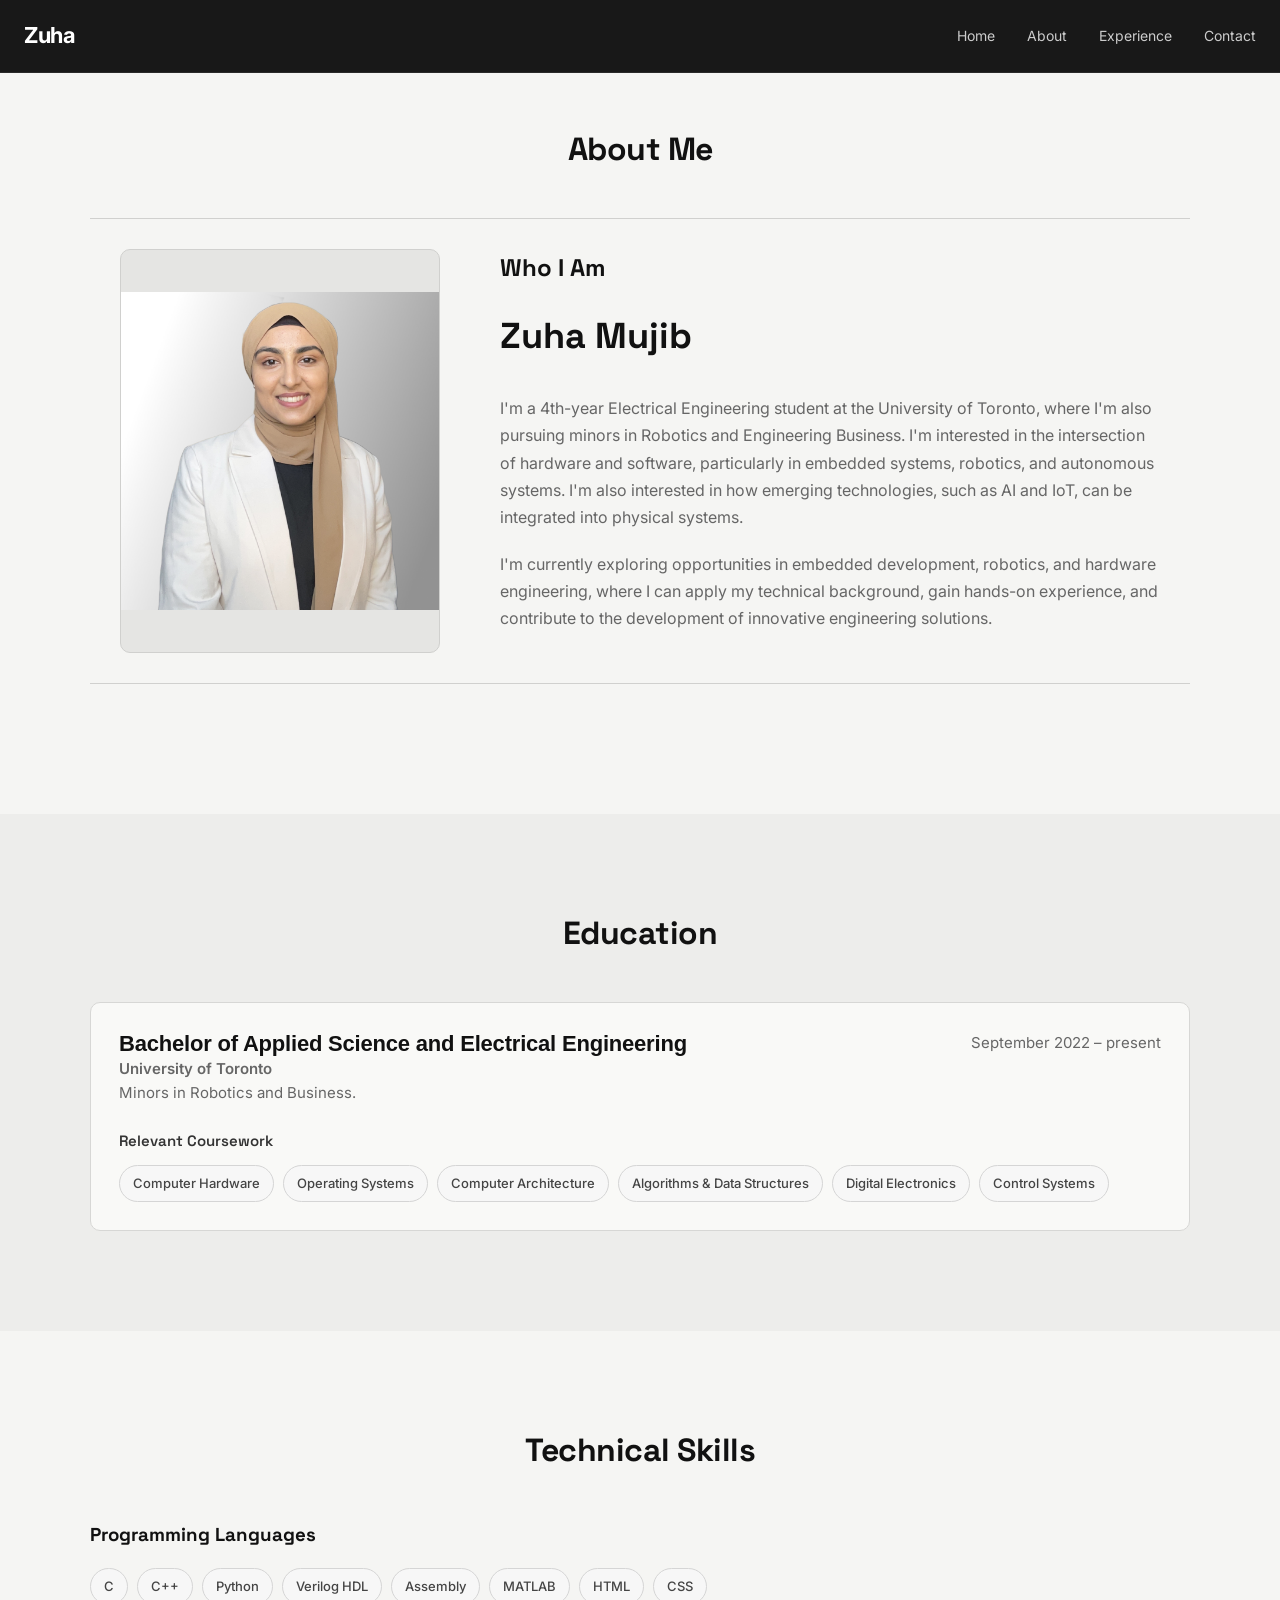
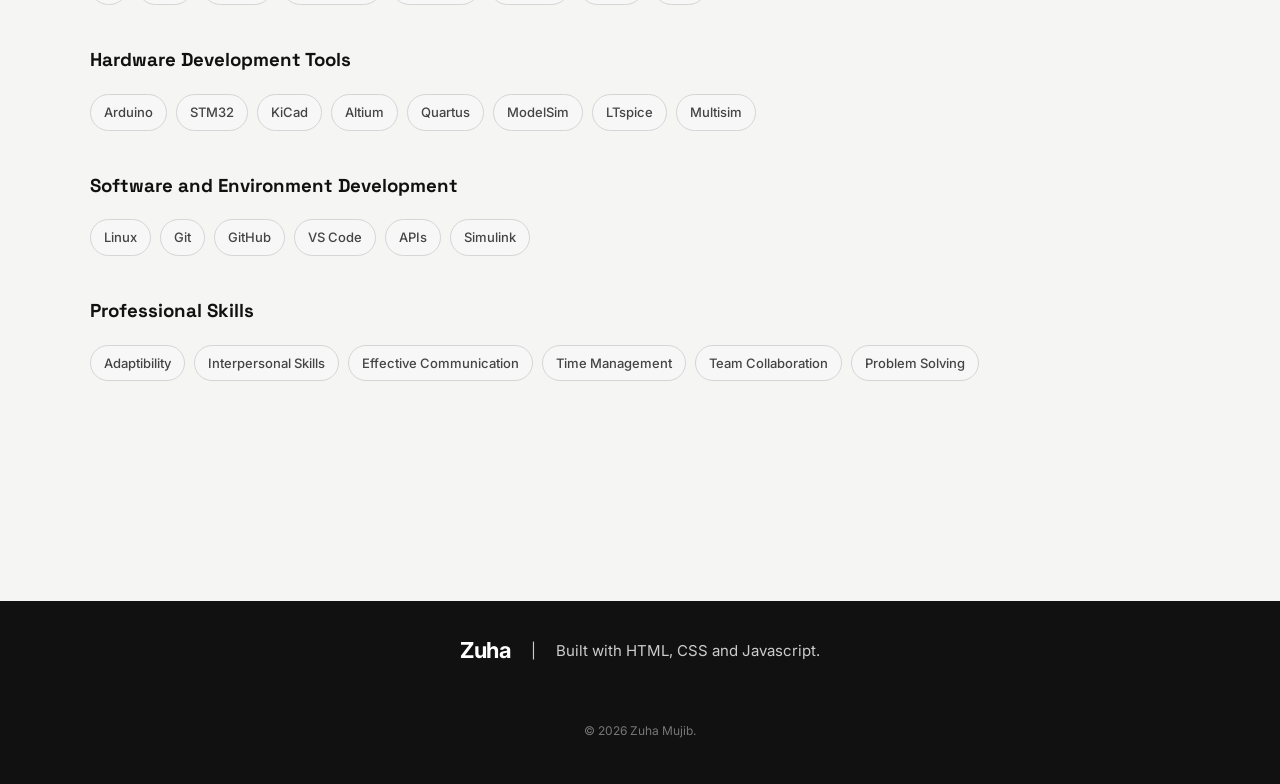
==== commit 04fd75a3: "Updating my about" ====
--- a/about.html
+++ b/about.html
@@ -55,16 +55,15 @@
 
                         <p>
                             I'm a 4th-year Electrical Engineering student at the University of Toronto, where I'm also
-                            pursuing a minor in Robotics and Engineering Business. I'm interested in the intersection
-                            of hardware and software, particularly embedded systems, robotics, and autonomous systems,
-                            with a broader interest in how technologies such as AI can be integrated into physical
-                            systems (IoT).
+                            pursuing minors in Robotics and Engineering Business. I'm interested in the intersection of
+                            hardware and software, particularly in embedded systems, robotics, and autonomous systems.
+                            I'm also interested in how emerging technologies, such as AI and IoT, can be integrated into
+                            physical systems.
                         </p>
                         <p>
-                            I'm currently interested in opportunities involving
-                            robotics, hardware, autonomous systems, and embedded development, while continuing to
-                            explore the different areas of engineering, where I can continue developing my skills in and
-                            work on interesting projects.
+                            I'm currently exploring opportunities in embedded development, robotics, and hardware
+                            engineering, where I can apply my technical background, gain hands-on experience, and
+                            contribute to the development of innovative engineering solutions.
                         </p>
                     </div>
 
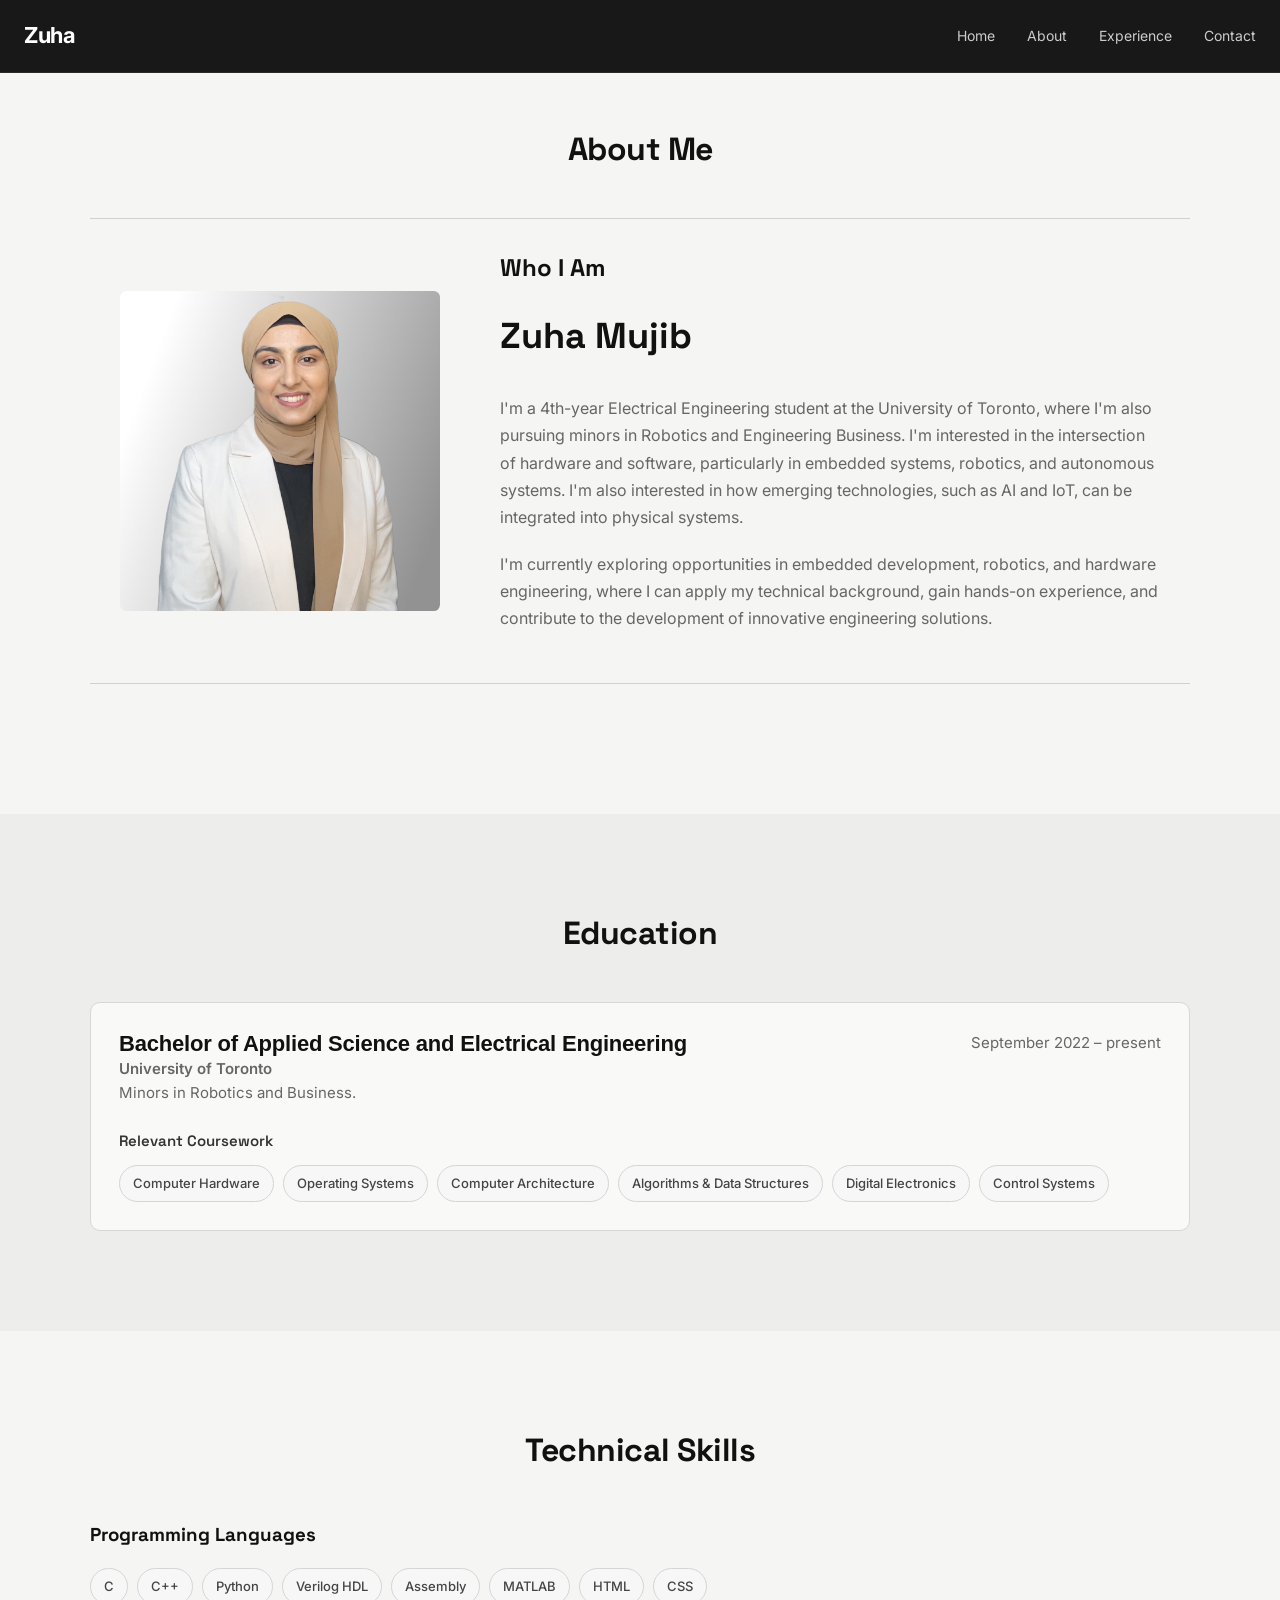
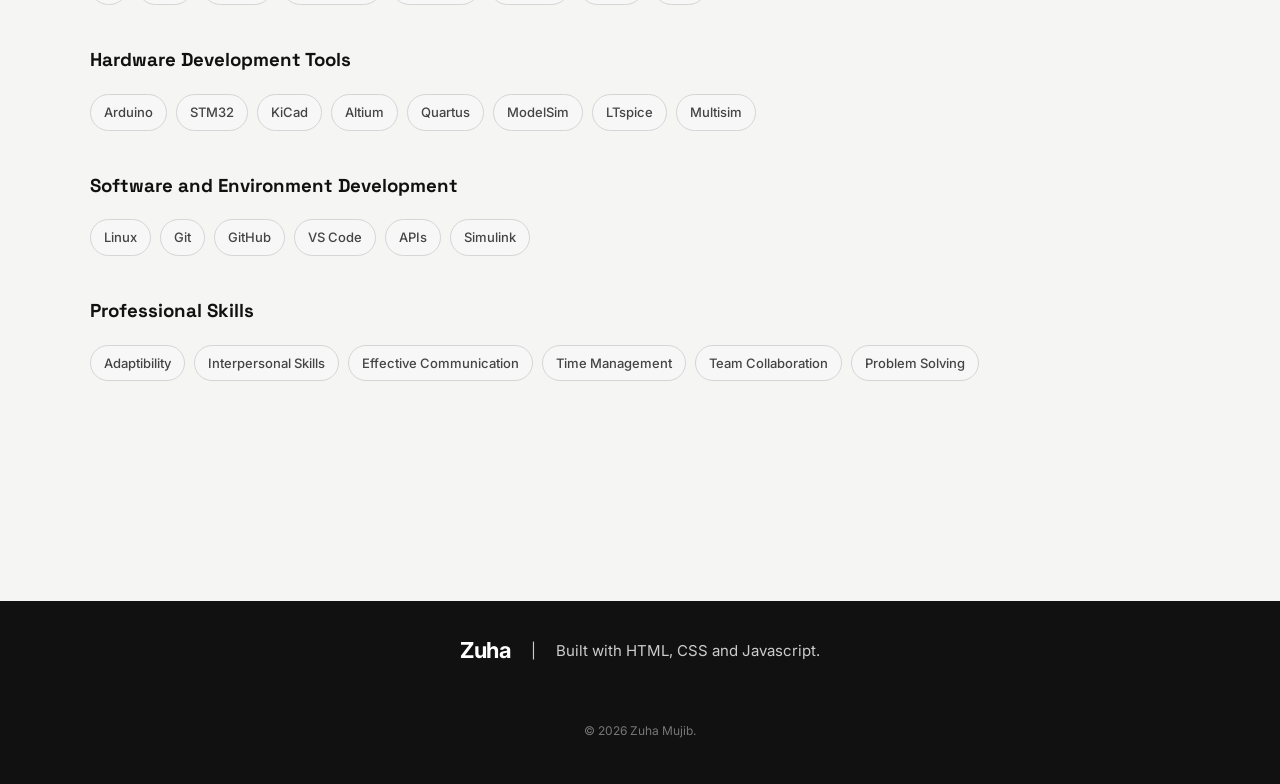
==== commit e8d01767: "Added the contact page message" ====
--- a/about.html
+++ b/about.html
@@ -66,7 +66,6 @@
                             contribute to the development of innovative engineering solutions.
                         </p>
                     </div>
-
                 </div>
             </div>
 
--- a/css/style.css
+++ b/css/style.css
@@ -501,15 +501,15 @@
     display: flex;
     align-items: center;
     justify-content: center;
-
-    border: 1px solid #d0d0ce;
-    border-radius: 10px;
-
-    background-color: #e5e5e3;
-    color: #777777;
-
-    text-align: center;
-    font-size: 14px;
+}
+
+.profile-placeholder img {
+    max-width: 100%;
+    height: auto;
+
+    object-fit: contain;
+
+    border-radius: 2%;
 }
 
 
@@ -819,6 +819,23 @@
     font-size: 0.88em;
 }
 
+/* ========================================
+   CONTACT PAGE
+   ======================================== */
+
+.contact-content {
+    width: 100%;
+    height: 100%;
+}
+
+.contact-content p {
+    margin: 0;
+    padding: 100px 0;
+
+    color: #666666;
+    font-size: 18px;
+    text-align: center;
+}
 
 /* ========================================
    SKILLS
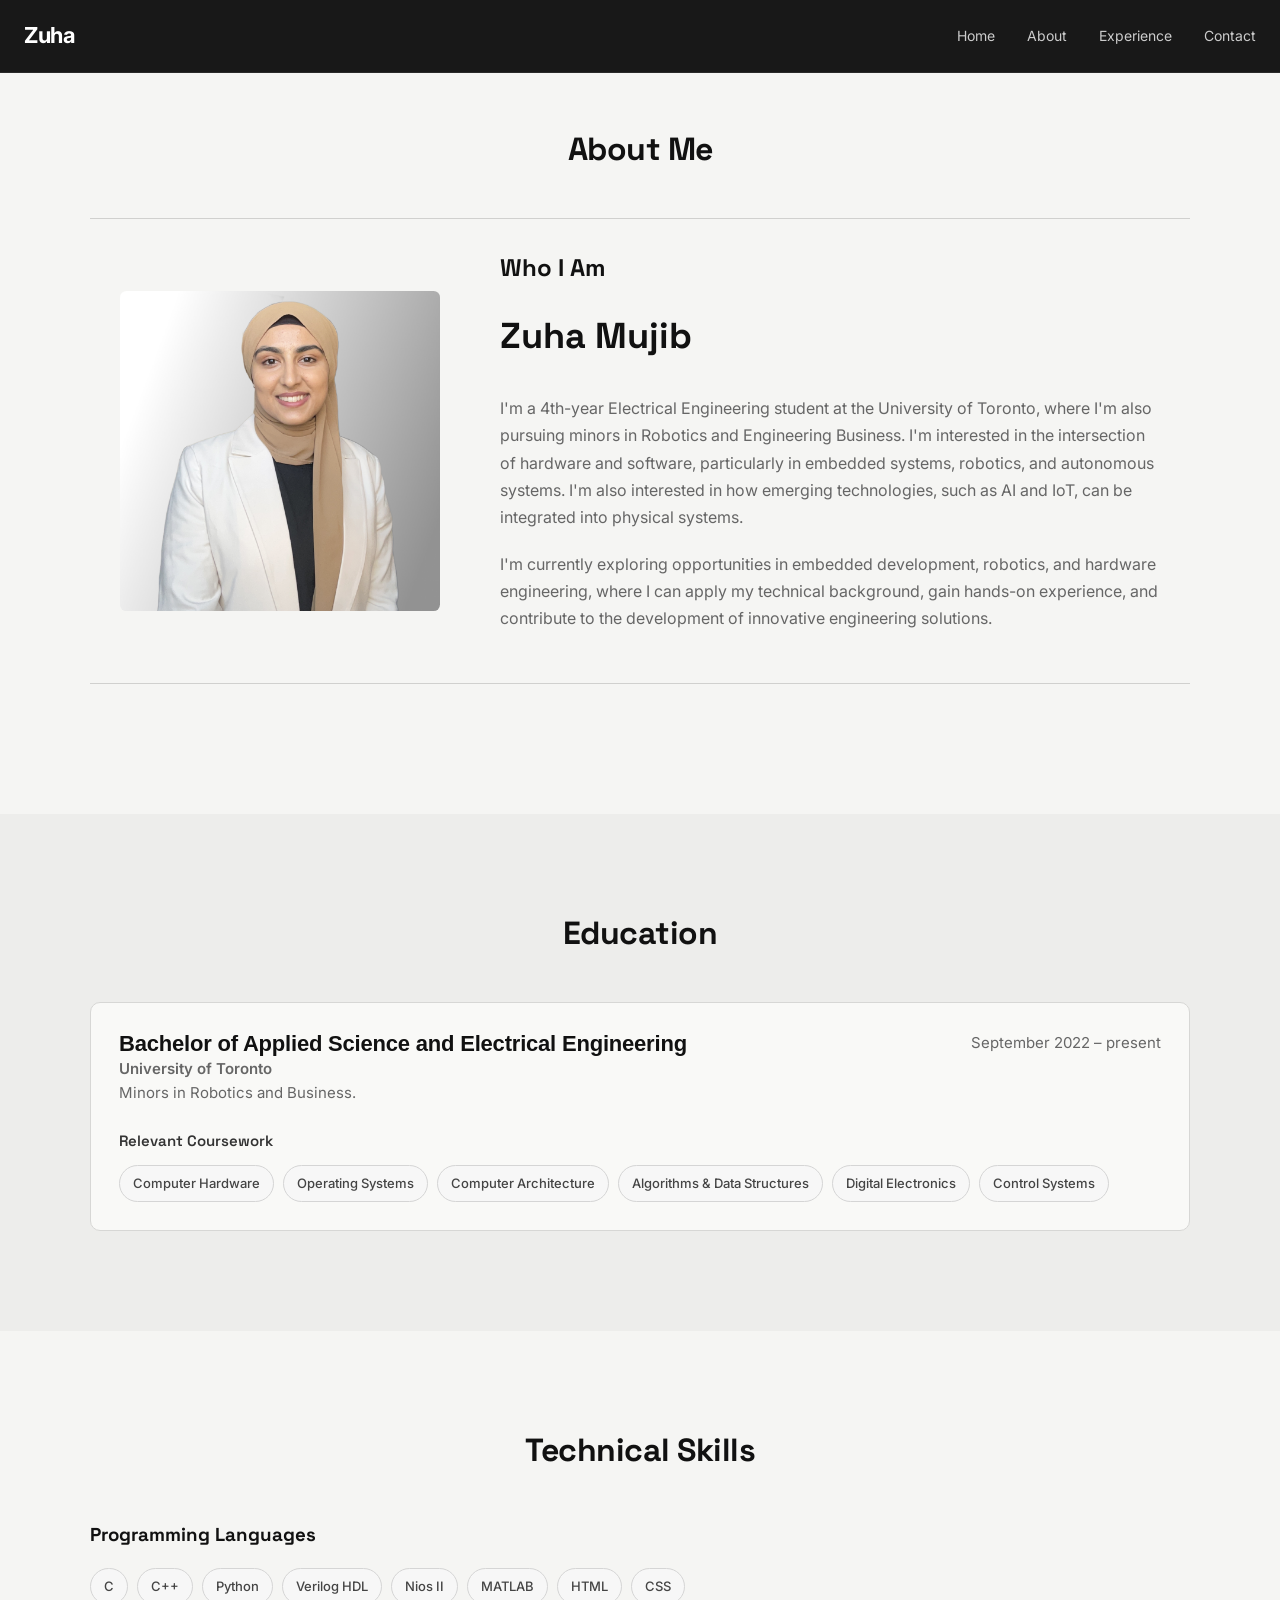
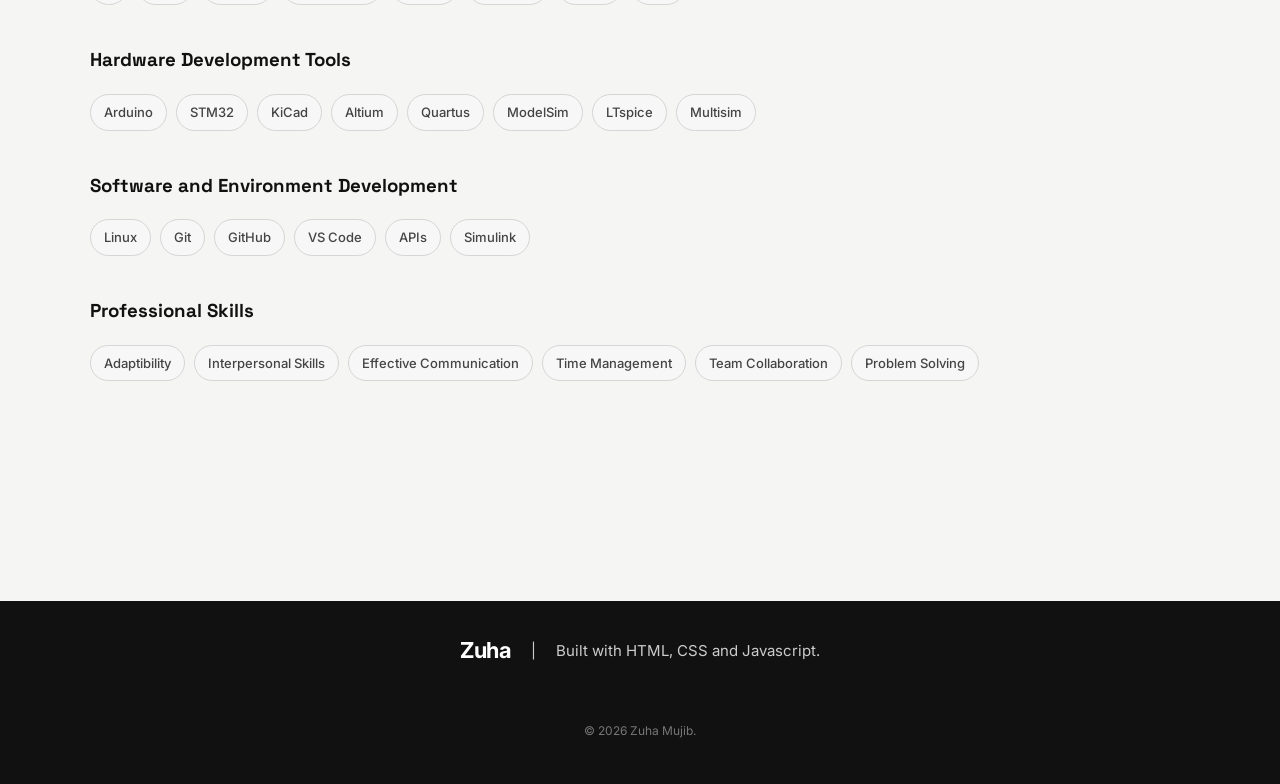
==== commit a55a7704: "corrected the skills" ====
--- a/about.html
+++ b/about.html
@@ -125,7 +125,7 @@
                         <span>C++</span>
                         <span>Python</span>
                         <span>Verilog HDL</span>
-                        <span>Assembly</span>
+                        <span>Nios II</span>
                         <span>MATLAB</span>
                         <span>HTML</span>
                         <span>CSS</span>
--- a/css/style.css
+++ b/css/style.css
@@ -261,9 +261,10 @@
     font-weight: 500;
 
     transition:
-        background-color 0.2s ease,
-        color 0.2s ease,
-        transform 0.2s ease;
+        background-color 0.15s ease,
+        border-color 0.15s ease,
+        color 0.15s ease,
+        transform 0.15s ease;
 }
 
 .button:hover {
@@ -824,17 +825,92 @@
    ======================================== */
 
 .contact-content {
-    width: 100%;
-    height: 100%;
+    display: flex;
+    flex-direction: column;
+    align-items: flex-start;
+    justify-content: flex-end;
+    min-height: calc(100vh - 72px);
+    padding: clamp(100px, 10vh, 300px) max(80px, 18vw);
+    background-color: #111111;
+
+    font-family: 'Space Grotesk', sans-serif;
+}
+
+.contact-page .footer {
+    margin-top: 0;
+}
+
+.contact-page {
+    min-height: 100vh;
+    max-width: 100%;
+
+}
+
+.contact-content h1 {
+    margin: 0 0 24px;
+
+    color: #ffffff;
+    font-size: 24px;
+    text-align: left;
+
+    font-family: 'Space Grotesk', sans-serif;
 }
 
 .contact-content p {
-    margin: 0;
-    padding: 100px 0;
-
-    color: #666666;
+    max-width: 430px;
+    margin: 0 0 20px;
+
+    color: #cccccc;
     font-size: 18px;
-    text-align: center;
+    text-align: left;
+
+    font-family: 'Space Grotesk', sans-serif;
+}
+
+.contact-content a {
+    color: #000000;
+    text-decoration: none;
+    font-weight: 600;
+    font-size: 18px;
+
+    transition: color 0.2s ease;
+
+    font-family: 'Space Grotesk', sans-serif;
+}
+
+.contact-button {
+    display: inline-block;
+    padding: 12px 22px;
+
+    border: 1px solid #8f8f8f;
+    border-radius: 6px;
+
+    background-color: #8f8f8f;
+    color: #111111;
+
+    text-decoration: none;
+    font-size: 14px;
+    font-family: 'Space Grotesk', sans-serif;
+    font-weight: 500;
+
+    transition:
+        background-color 0.15s ease,
+        border-color 0.15s ease,
+        color 0.15s ease,
+        transform 0.15s ease;
+}
+
+.contact-button:hover {
+    border-color: #ffffff;
+    background-color: #ffffff;
+    color: #111111;
+    transform: translateY(-3px);
+}
+
+.contact-buttons {
+    display: flex;
+    flex-wrap: wrap;
+    gap: 12px;
 }
 
 /* ========================================
@@ -1424,6 +1500,17 @@
 
 @media (max-width: 768px) {
 
+    .contact-content {
+        min-height: calc(100vh - 120px);
+        padding: 80px 32px;
+        background-position: center, center center;
+        background-size: cover, cover;
+    }
+
+    .contact-content p {
+        font-size: 16px;
+    }
+
     .navbar-container {
         flex-direction: column;
         justify-content: center;
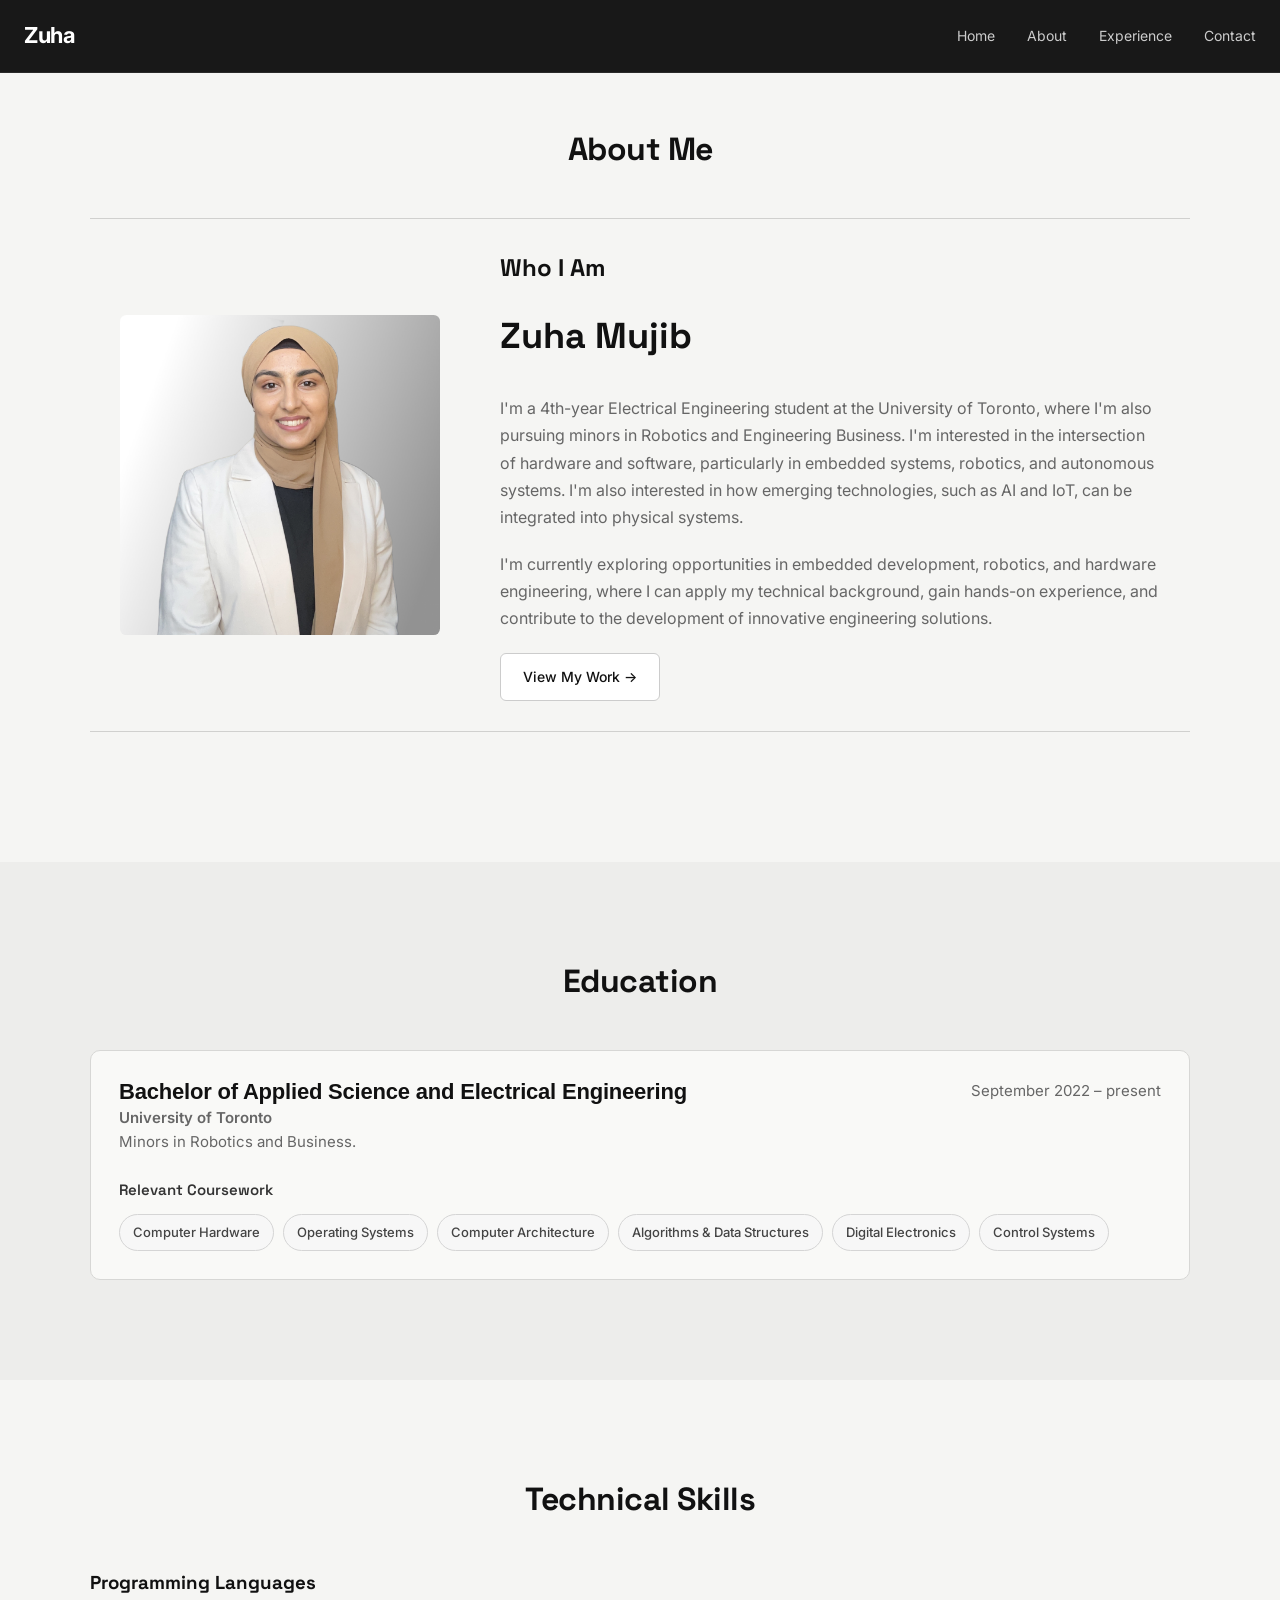
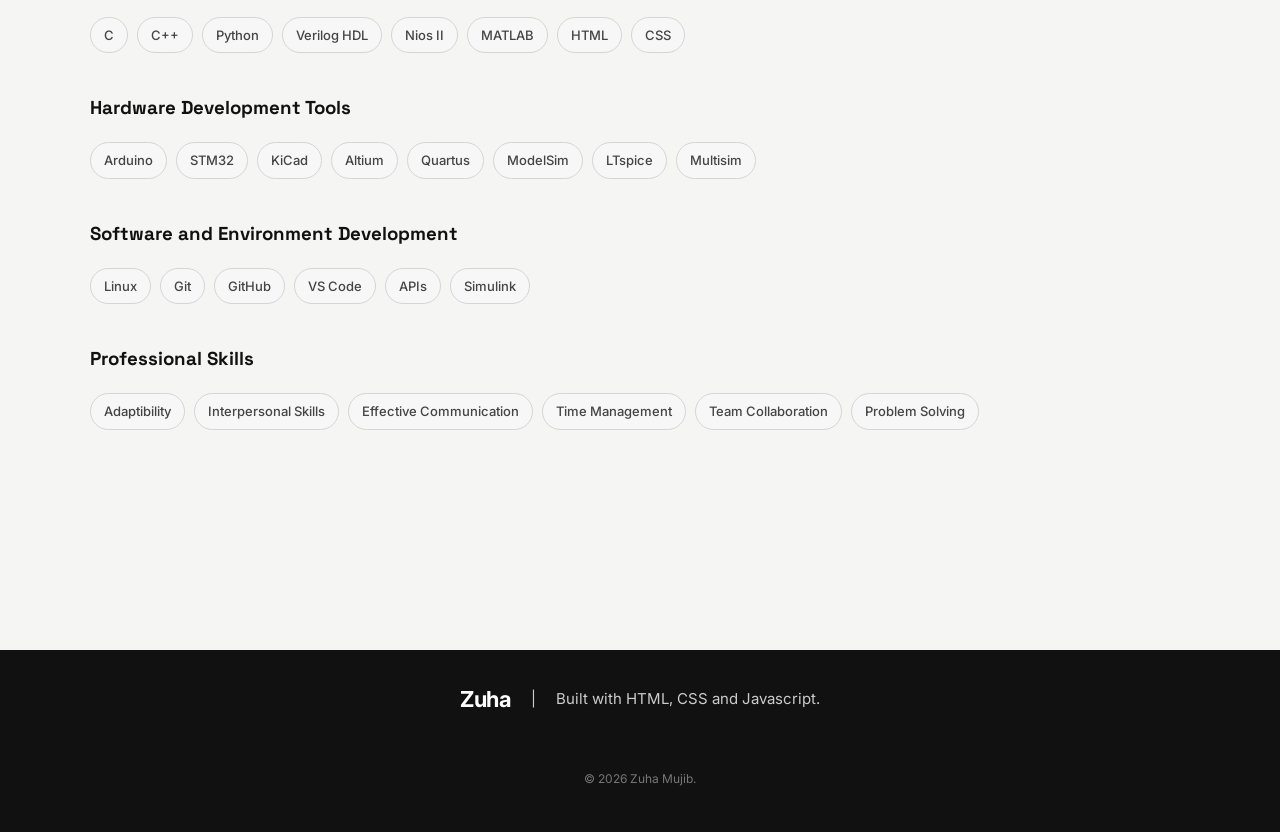
==== commit aa7790a4: "fixed some colour styling" ====
--- a/about.html
+++ b/about.html
@@ -65,6 +65,9 @@
                             engineering, where I can apply my technical background, gain hands-on experience, and
                             contribute to the development of innovative engineering solutions.
                         </p>
+                        <a href="projects.html" class="button">
+                            View My Work →
+                        </a>
                     </div>
                 </div>
             </div>
--- a/css/style.css
+++ b/css/style.css
@@ -495,6 +495,10 @@
     font-weight: 800;
 }
 
+.about-intro a {
+    border-color: #cccccc;
+}
+
 .profile-placeholder {
     width: 100%;
     height: 100%;
@@ -829,8 +833,8 @@
     flex-direction: column;
     align-items: flex-start;
     justify-content: flex-end;
-    min-height: calc(100vh - 72px);
-    padding: clamp(100px, 10vh, 300px) max(80px, 18vw);
+    min-height: calc(100vh - 40px);
+    padding: clamp(100px, 20vh, 300px) max(100px, 20vw);
     background-color: #111111;
 
     font-family: 'Space Grotesk', sans-serif;
@@ -876,35 +880,6 @@
     transition: color 0.2s ease;
 
     font-family: 'Space Grotesk', sans-serif;
-}
-
-.contact-button {
-    display: inline-block;
-    padding: 12px 22px;
-
-    border: 1px solid #8f8f8f;
-    border-radius: 6px;
-
-    background-color: #8f8f8f;
-    color: #111111;
-
-    text-decoration: none;
-    font-size: 14px;
-    font-family: 'Space Grotesk', sans-serif;
-    font-weight: 500;
-
-    transition:
-        background-color 0.15s ease,
-        border-color 0.15s ease,
-        color 0.15s ease,
-        transform 0.15s ease;
-}
-
-.contact-button:hover {
-    border-color: #ffffff;
-    background-color: #ffffff;
-    color: #111111;
-    transform: translateY(-3px);
 }
 
 .contact-buttons {
